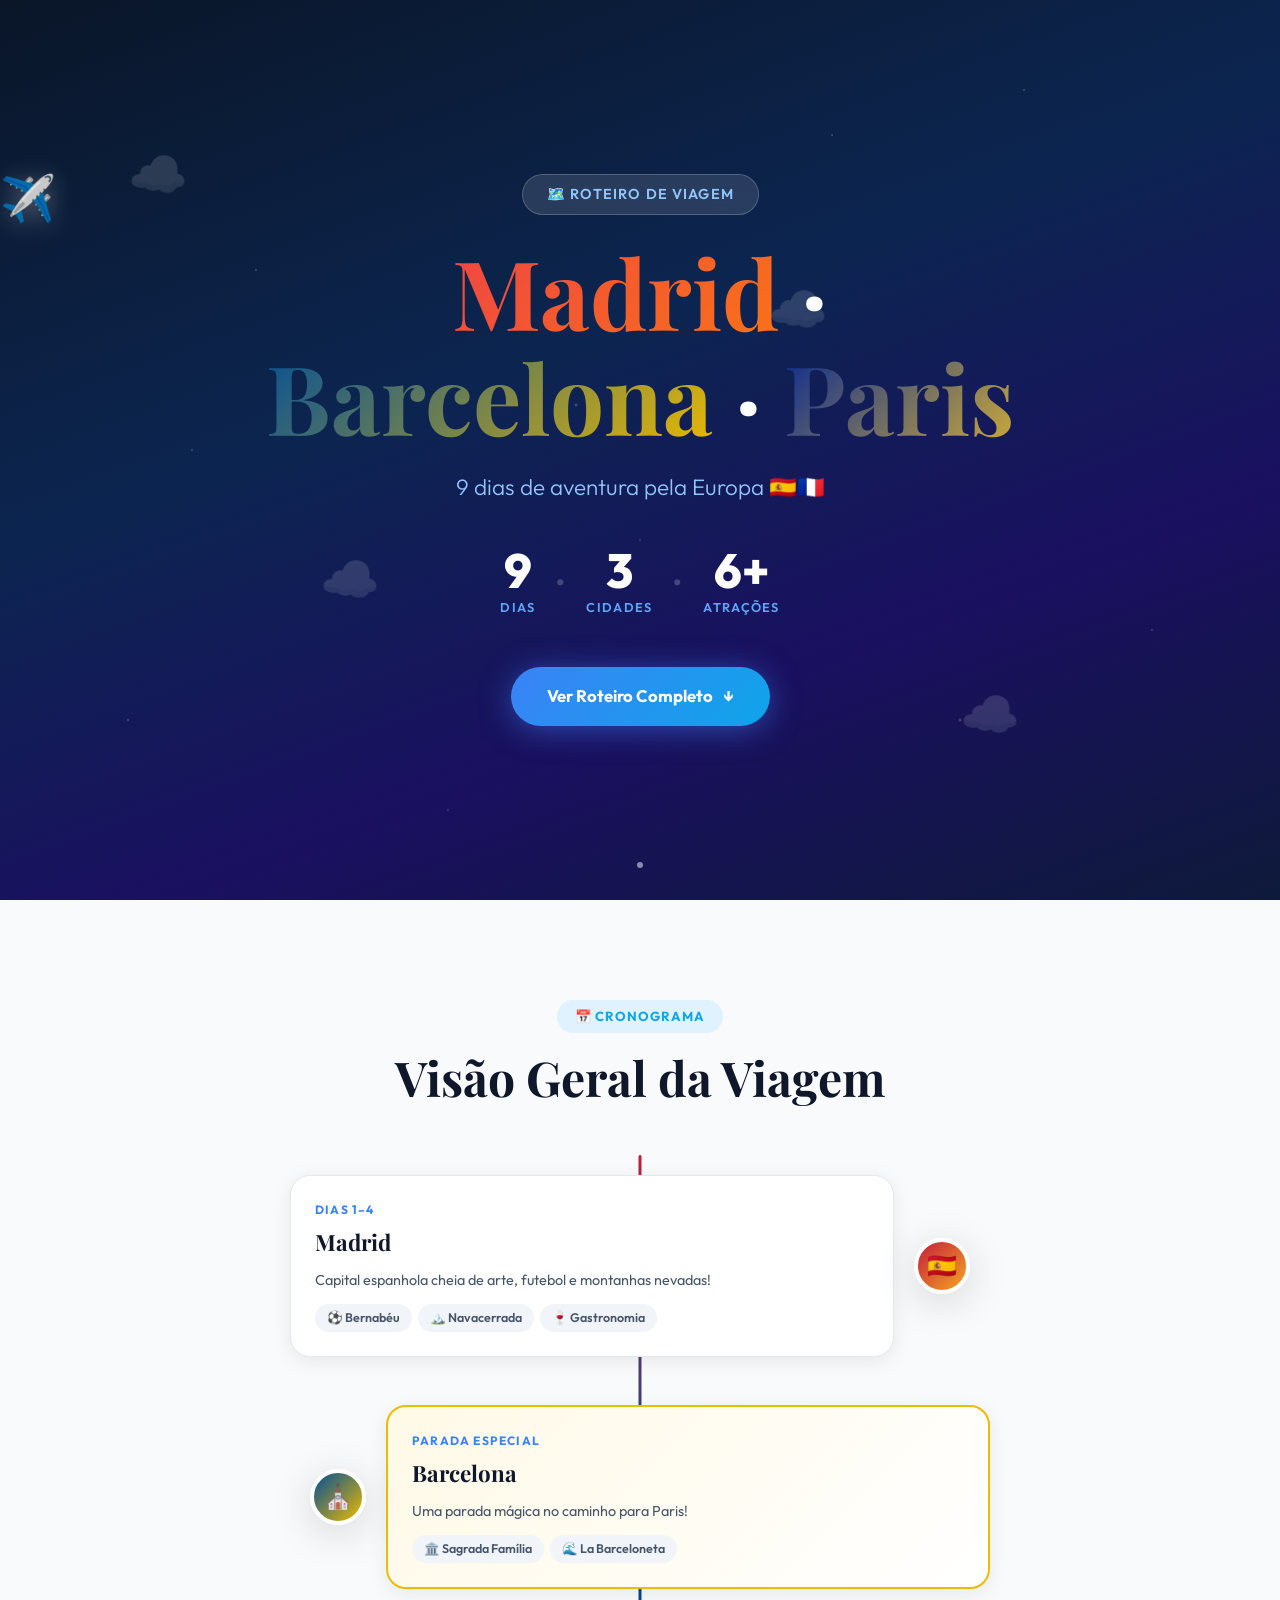
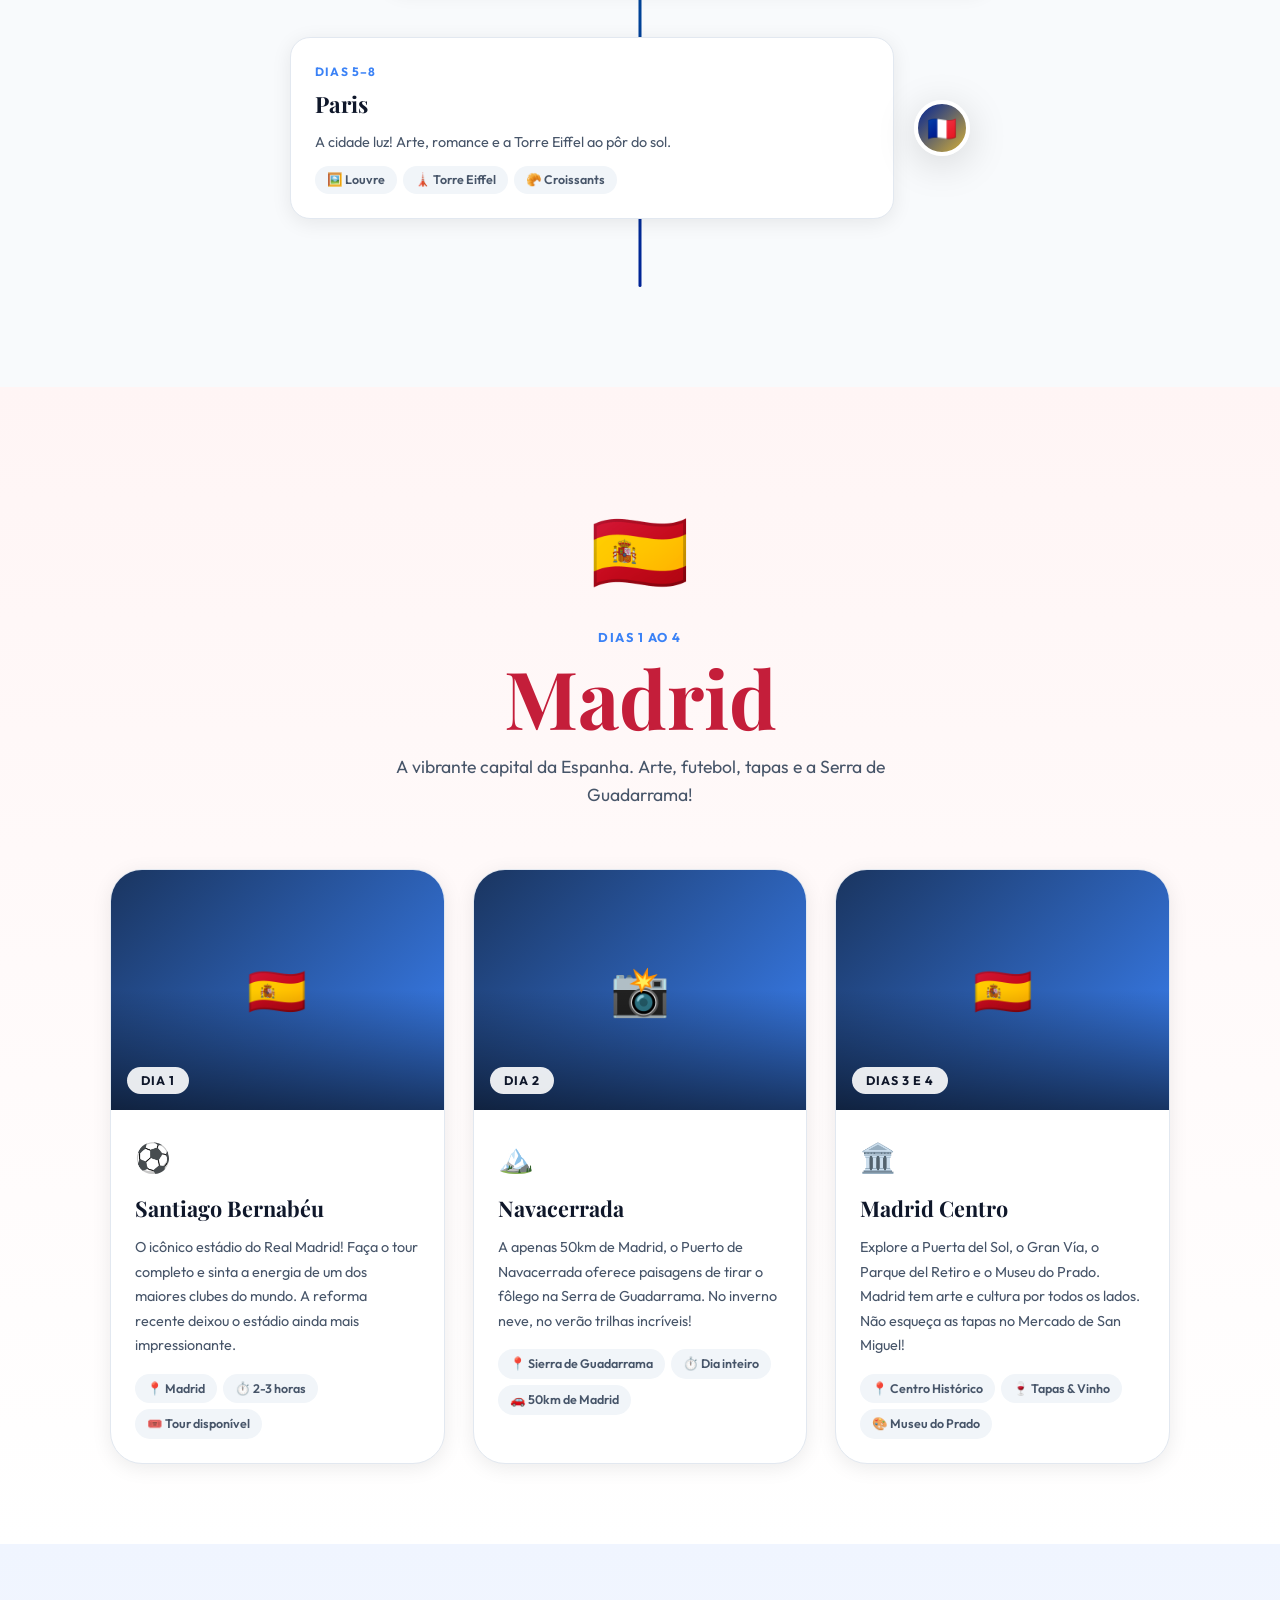
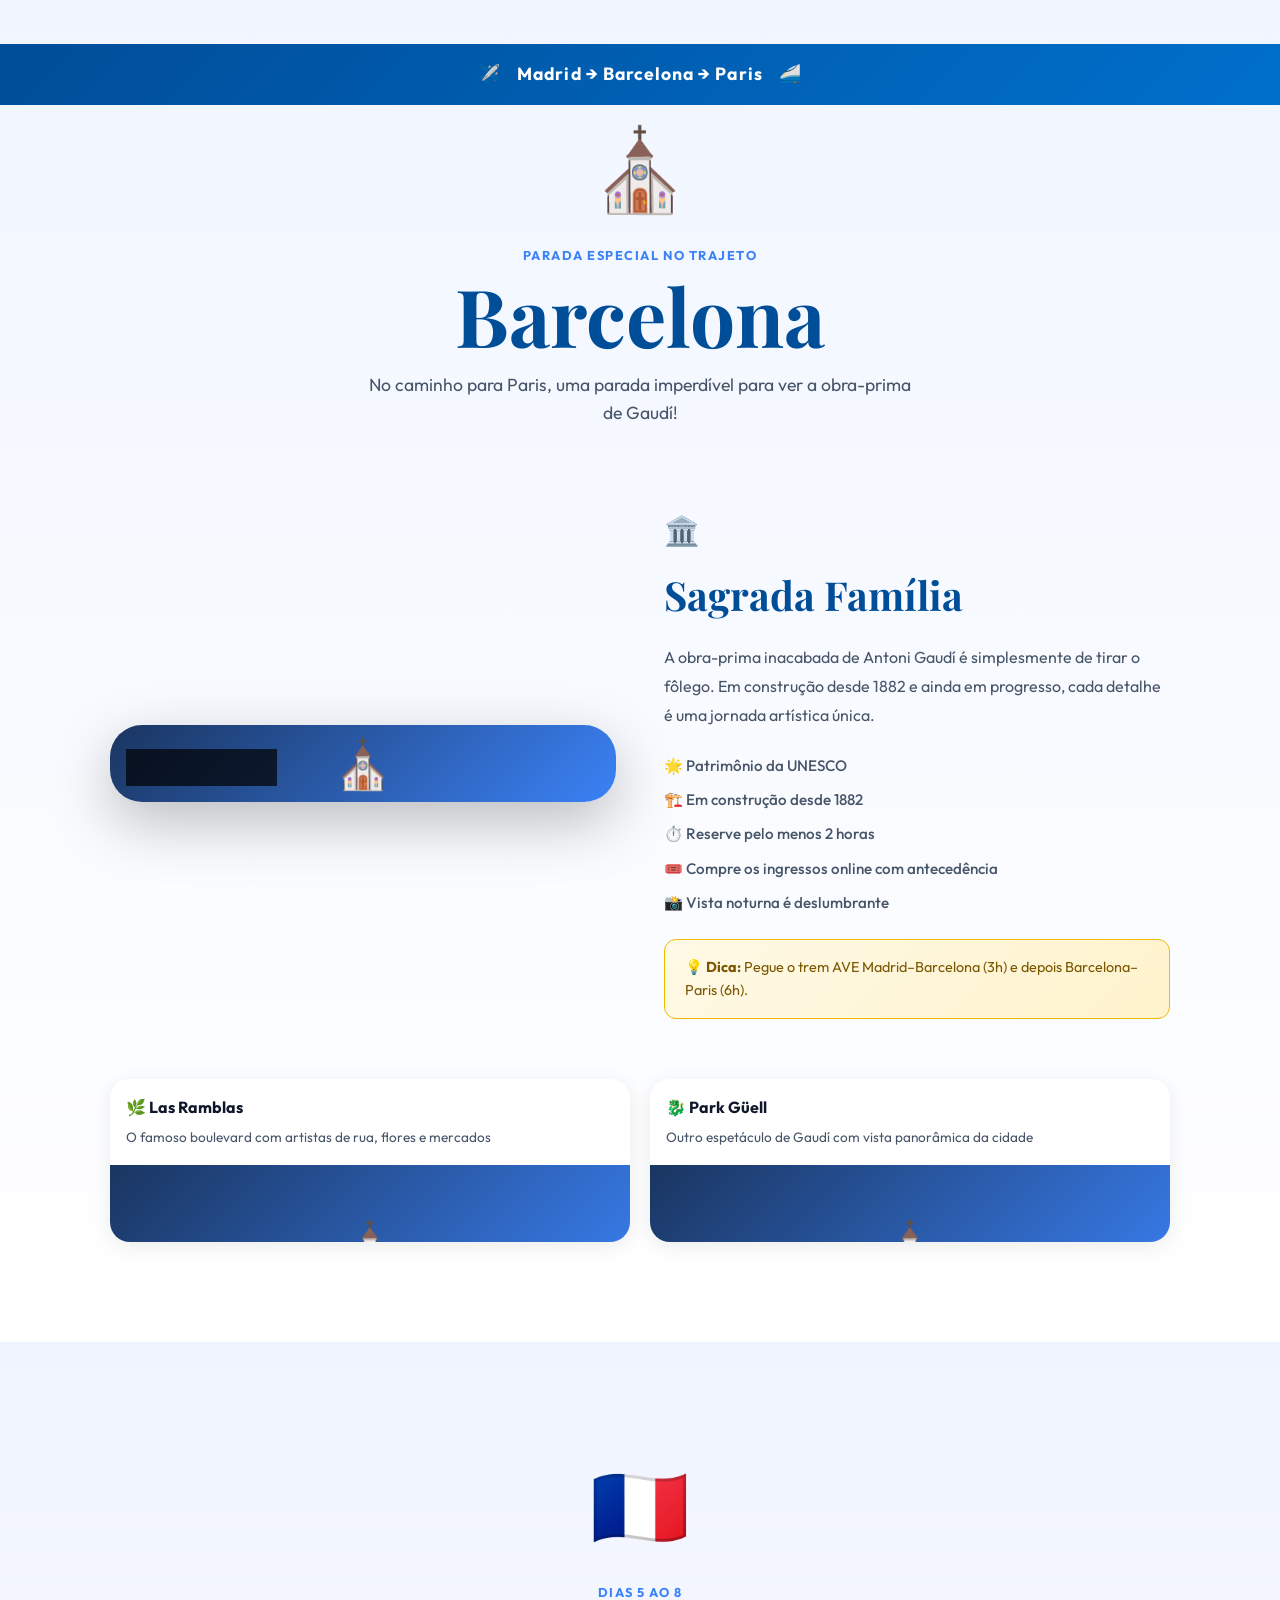
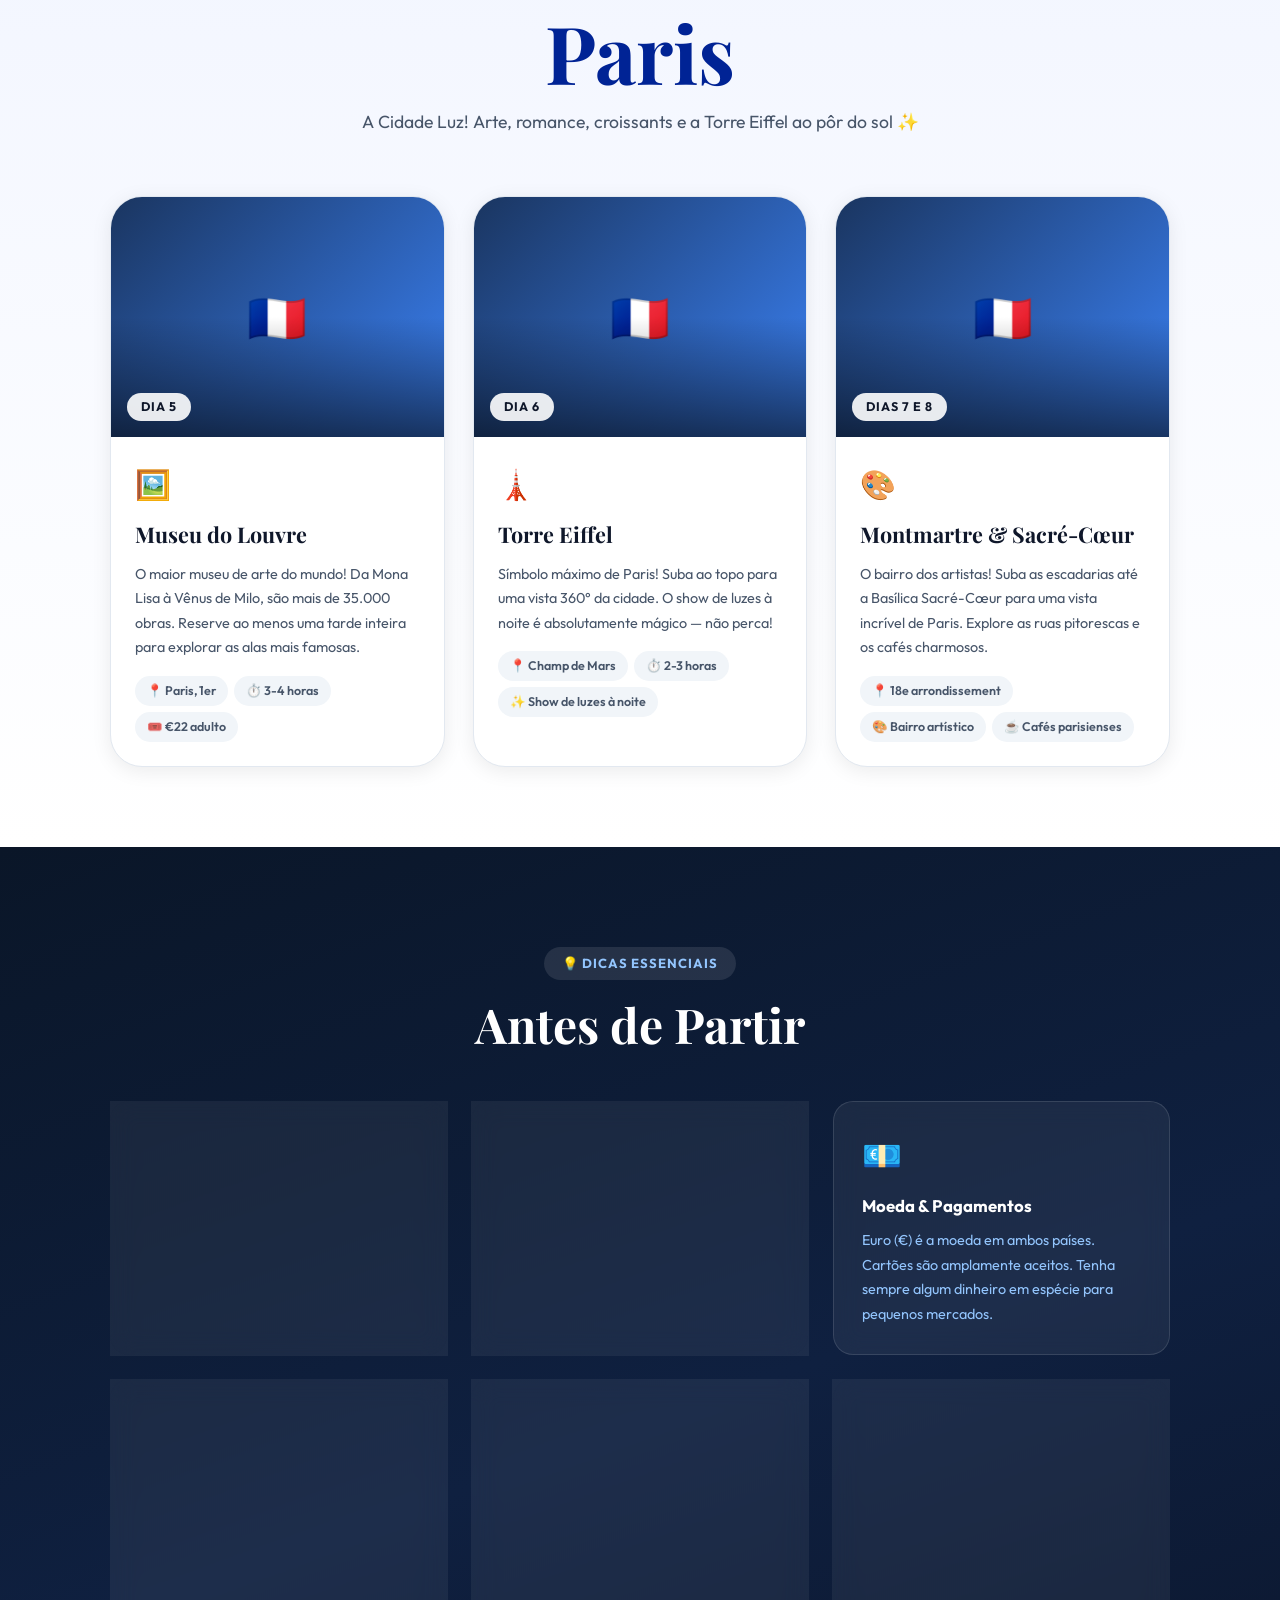
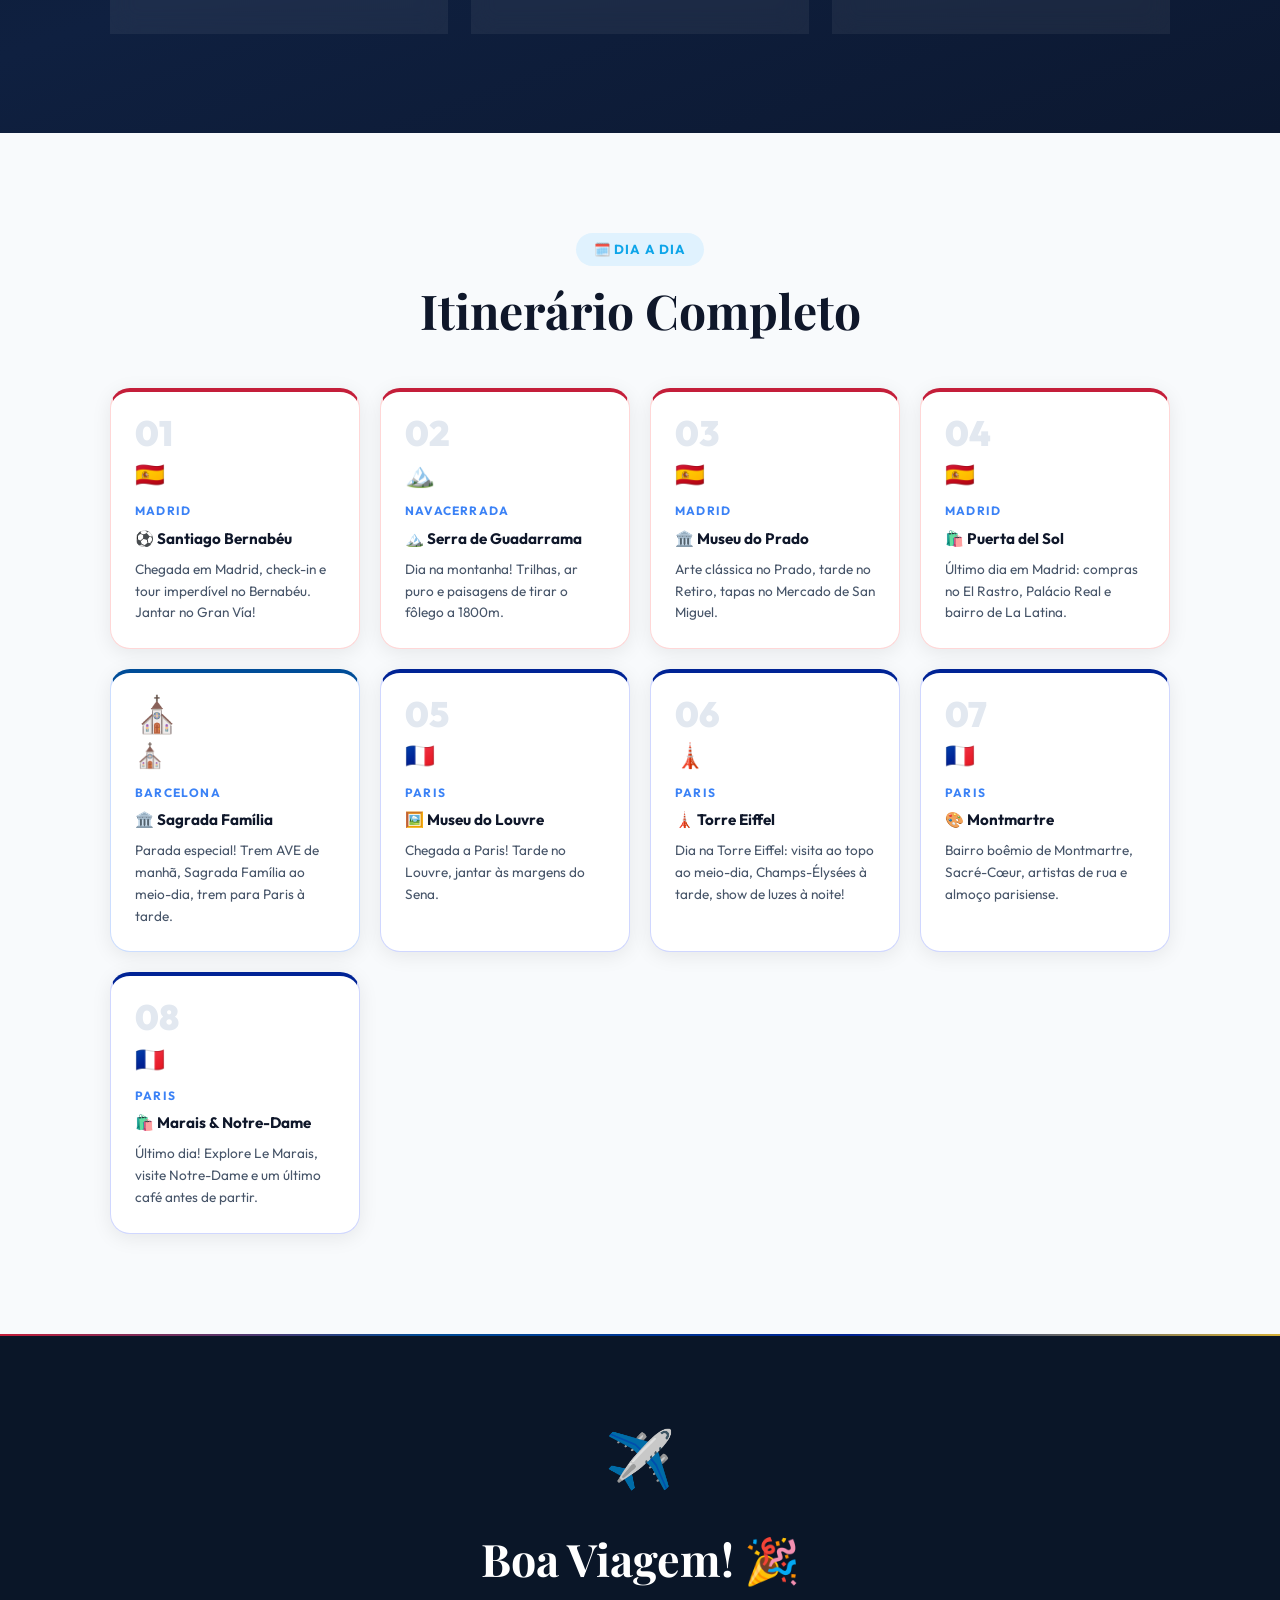
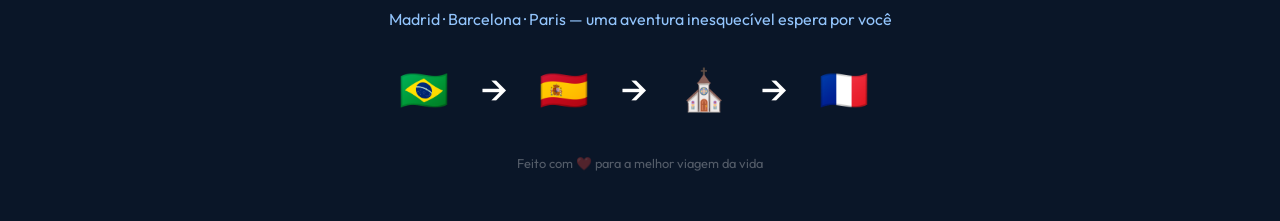
==== index.html @ 31bb68c6 "first commit" ====
<!DOCTYPE html>
<html lang="pt-BR">
<head>
  <meta charset="UTF-8" />
  <meta name="viewport" content="width=device-width, initial-scale=1.0" />
  <title>✈️ Roteiro de Viagem — Madrid · Barcelona · Paris</title>
  <meta name="description" content="Roteiro épico de viagem: 4 dias em Madrid, parada em Barcelona na Sagrada Família e 4 dias inesquecíveis em Paris!" />
  <link rel="preconnect" href="https://fonts.googleapis.com" />
  <link rel="preconnect" href="https://fonts.gstatic.com" crossorigin />
  <link href="https://fonts.googleapis.com/css2?family=Outfit:wght@300;400;600;700;800;900&family=Playfair+Display:ital,wght@0,700;1,700&display=swap" rel="stylesheet" />
  <link rel="stylesheet" href="style.css" />
</head>
<body>

  <!-- ✈️ HERO -->
  <section class="hero" id="hero">
    <div class="hero-bg">
      <div class="cloud cloud-1">☁️</div>
      <div class="cloud cloud-2">☁️</div>
      <div class="cloud cloud-3">☁️</div>
      <div class="cloud cloud-4">☁️</div>
    </div>
    <div class="plane-track">
      <div class="plane" id="plane">✈️</div>
    </div>
    <div class="hero-content">
      <div class="hero-badge animate-pop">🗺️ Roteiro de Viagem</div>
      <h1 class="hero-title animate-up">
        <span class="gradient-text">Madrid</span> ·
        <span class="gradient-text-2">Barcelona</span> ·
        <span class="gradient-text-3">Paris</span>
      </h1>
      <p class="hero-subtitle animate-up delay-1">9 dias de aventura pela Europa 🇪🇸🇫🇷</p>
      <div class="hero-stats animate-up delay-2">
        <div class="stat">
          <span class="stat-num">9</span>
          <span class="stat-label">Dias</span>
        </div>
        <div class="stat-divider">•</div>
        <div class="stat">
          <span class="stat-num">3</span>
          <span class="stat-label">Cidades</span>
        </div>
        <div class="stat-divider">•</div>
        <div class="stat">
          <span class="stat-num">6+</span>
          <span class="stat-label">Atrações</span>
        </div>
      </div>
      <a href="#roteiro" class="hero-btn animate-up delay-3">
        Ver Roteiro Completo
        <span class="btn-arrow">↓</span>
      </a>
    </div>
    <div class="scroll-indicator">
      <div class="scroll-dot"></div>
    </div>
  </section>

  <!-- 🗺️ VISÃO GERAL DO ROTEIRO -->
  <section class="overview" id="roteiro">
    <div class="container">
      <div class="section-tag">📅 Cronograma</div>
      <h2 class="section-title">Visão Geral da Viagem</h2>
      <div class="timeline">
        <div class="timeline-line"></div>

        <div class="timeline-item animate-left" data-city="madrid">
          <div class="timeline-dot madrid-dot">🇪🇸</div>
          <div class="timeline-card">
            <div class="timeline-days">Dias 1–4</div>
            <h3>Madrid</h3>
            <p>Capital espanhola cheia de arte, futebol e montanhas nevadas!</p>
            <div class="timeline-tags">
              <span>⚽ Bernabéu</span>
              <span>🏔️ Navacerrada</span>
              <span>🍷 Gastronomia</span>
            </div>
          </div>
        </div>

        <div class="timeline-item animate-right" data-city="barcelona">
          <div class="timeline-dot barcelona-dot">⛪</div>
          <div class="timeline-card highlight-card">
            <div class="timeline-days">Parada Especial</div>
            <h3>Barcelona</h3>
            <p>Uma parada mágica no caminho para Paris!</p>
            <div class="timeline-tags">
              <span>🏛️ Sagrada Família</span>
              <span>🌊 La Barceloneta</span>
            </div>
          </div>
        </div>

        <div class="timeline-item animate-left" data-city="paris">
          <div class="timeline-dot paris-dot">🇫🇷</div>
          <div class="timeline-card">
            <div class="timeline-days">Dias 5–8</div>
            <h3>Paris</h3>
            <p>A cidade luz! Arte, romance e a Torre Eiffel ao pôr do sol.</p>
            <div class="timeline-tags">
              <span>🖼️ Louvre</span>
              <span>🗼 Torre Eiffel</span>
              <span>🥐 Croissants</span>
            </div>
          </div>
        </div>

      </div>
    </div>
  </section>

  <!-- 🇪🇸 MADRID -->
  <section class="city-section madrid-section" id="madrid">
    <div class="city-header">
      <div class="city-flag">🇪🇸</div>
      <div class="city-label">Dias 1 ao 4</div>
      <h2 class="city-name">Madrid</h2>
      <p class="city-desc">A vibrante capital da Espanha. Arte, futebol, tapas e a Serra de Guadarrama!</p>
    </div>

    <div class="attractions-grid container">

      <!-- Bernabéu -->
      <div class="attraction-card animate-up" id="bernabeu-card">
        <div class="card-img-wrap">
          <img
            src="https://images.unsplash.com/photo-1636033468819-a1f6bee74e0a?w=800&q=80"
            alt="Estádio Santiago Bernabéu em Madrid"
            class="card-img"
            loading="lazy"
            onerror="this.src='https://images.unsplash.com/photo-1589487391730-58f20eb2c308?w=800&q=80'"
          />
          <div class="card-overlay">
            <span class="card-day">Dia 1</span>
          </div>
        </div>
        <div class="card-body">
          <div class="card-icon">⚽</div>
          <h3>Santiago Bernabéu</h3>
          <p>O icônico estádio do Real Madrid! Faça o tour completo e sinta a energia de um dos maiores clubes do mundo. A reforma recente deixou o estádio ainda mais impressionante.</p>
          <div class="card-meta">
            <span class="meta-item">📍 Madrid</span>
            <span class="meta-item">⏱️ 2-3 horas</span>
            <span class="meta-item">🎟️ Tour disponível</span>
          </div>
        </div>
      </div>

      <!-- Navacerrada -->
      <div class="attraction-card animate-up delay-1" id="navacerrada-card">
        <div class="card-img-wrap">
          <img
            src="https://images.unsplash.com/photo-1508739773434-c26b3d09e071?w=800&q=80"
            alt="Serra de Navacerrada com neve"
            class="card-img"
            loading="lazy"
          />
          <div class="card-overlay">
            <span class="card-day">Dia 2</span>
          </div>
        </div>
        <div class="card-body">
          <div class="card-icon">🏔️</div>
          <h3>Navacerrada</h3>
          <p>A apenas 50km de Madrid, o Puerto de Navacerrada oferece paisagens de tirar o fôlego na Serra de Guadarrama. No inverno neve, no verão trilhas incríveis!</p>
          <div class="card-meta">
            <span class="meta-item">📍 Sierra de Guadarrama</span>
            <span class="meta-item">⏱️ Dia inteiro</span>
            <span class="meta-item">🚗 50km de Madrid</span>
          </div>
        </div>
      </div>

      <!-- Madrid Centro -->
      <div class="attraction-card animate-up delay-2" id="madrid-centro-card">
        <div class="card-img-wrap">
          <img
            src="https://images.unsplash.com/photo-1539037116277-4db20889f2d4?w=800&q=80"
            alt="Puerta del Sol em Madrid"
            class="card-img"
            loading="lazy"
          />
          <div class="card-overlay">
            <span class="card-day">Dias 3 e 4</span>
          </div>
        </div>
        <div class="card-body">
          <div class="card-icon">🏛️</div>
          <h3>Madrid Centro</h3>
          <p>Explore a Puerta del Sol, o Gran Vía, o Parque del Retiro e o Museu do Prado. Madrid tem arte e cultura por todos os lados. Não esqueça as tapas no Mercado de San Miguel!</p>
          <div class="card-meta">
            <span class="meta-item">📍 Centro Histórico</span>
            <span class="meta-item">🍷 Tapas & Vinho</span>
            <span class="meta-item">🎨 Museu do Prado</span>
          </div>
        </div>
      </div>

    </div>
  </section>

  <!-- ⛪ BARCELONA (parada) -->
  <section class="city-section barcelona-section" id="barcelona">
    <div class="transit-banner">
      <span>✈️</span>
      <span>Madrid → Barcelona → Paris</span>
      <span>🚄</span>
    </div>
    <div class="city-header">
      <div class="city-flag">⛪</div>
      <div class="city-label">Parada Especial no Trajeto</div>
      <h2 class="city-name">Barcelona</h2>
      <p class="city-desc">No caminho para Paris, uma parada imperdível para ver a obra-prima de Gaudí!</p>
    </div>

    <div class="barcelona-feature container">
      <div class="barcelona-img-wrap animate-left">
        <img
          src="https://images.unsplash.com/photo-1583422409516-2895a77efded?w=900&q=80"
          alt="Sagrada Família em Barcelona"
          class="barcelona-img"
          loading="lazy"
        />
        <div class="img-badge">📸 Sagrada Família</div>
      </div>
      <div class="barcelona-text animate-right">
        <div class="card-icon">🏛️</div>
        <h3>Sagrada Família</h3>
        <p>A obra-prima inacabada de Antoni Gaudí é simplesmente de tirar o fôlego. Em construção desde 1882 e ainda em progresso, cada detalhe é uma jornada artística única.</p>
        <ul class="feature-list">
          <li>🌟 Patrimônio da UNESCO</li>
          <li>🏗️ Em construção desde 1882</li>
          <li>⏱️ Reserve pelo menos 2 horas</li>
          <li>🎟️ Compre os ingressos online com antecedência</li>
          <li>📸 Vista noturna é deslumbrante</li>
        </ul>
        <div class="barcelona-tip">
          💡 <strong>Dica:</strong> Pegue o trem AVE Madrid–Barcelona (3h) e depois Barcelona–Paris (6h).
        </div>
      </div>
    </div>

    <div class="extra-barca container">
      <div class="extra-card animate-up">
        <img src="https://images.unsplash.com/photo-1562699289-8cd1dcdbded3?w=600&q=80" alt="Las Ramblas Barcelona" loading="lazy" />
        <div class="extra-info">
          <h4>🌿 Las Ramblas</h4>
          <p>O famoso boulevard com artistas de rua, flores e mercados</p>
        </div>
      </div>
      <div class="extra-card animate-up delay-1">
        <img src="https://images.unsplash.com/photo-1523531294919-4bcd7c65e216?w=600&q=80" alt="Park Güell Barcelona" loading="lazy" />
        <div class="extra-info">
          <h4>🐉 Park Güell</h4>
          <p>Outro espetáculo de Gaudí com vista panorâmica da cidade</p>
        </div>
      </div>
    </div>
  </section>

  <!-- 🇫🇷 PARIS -->
  <section class="city-section paris-section" id="paris">
    <div class="city-header">
      <div class="city-flag">🇫🇷</div>
      <div class="city-label">Dias 5 ao 8</div>
      <h2 class="city-name">Paris</h2>
      <p class="city-desc">A Cidade Luz! Arte, romance, croissants e a Torre Eiffel ao pôr do sol ✨</p>
    </div>

    <div class="attractions-grid container">

      <!-- Louvre -->
      <div class="attraction-card animate-up" id="louvre-card">
        <div class="card-img-wrap">
          <img
            src="https://images.unsplash.com/photo-1499856871958-5b9627545d1a?w=800&q=80"
            alt="Museu do Louvre em Paris"
            class="card-img"
            loading="lazy"
          />
          <div class="card-overlay">
            <span class="card-day">Dia 5</span>
          </div>
        </div>
        <div class="card-body">
          <div class="card-icon">🖼️</div>
          <h3>Museu do Louvre</h3>
          <p>O maior museu de arte do mundo! Da Mona Lisa à Vênus de Milo, são mais de 35.000 obras. Reserve ao menos uma tarde inteira para explorar as alas mais famosas.</p>
          <div class="card-meta">
            <span class="meta-item">📍 Paris, 1er</span>
            <span class="meta-item">⏱️ 3-4 horas</span>
            <span class="meta-item">🎟️ €22 adulto</span>
          </div>
        </div>
      </div>

      <!-- Torre Eiffel -->
      <div class="attraction-card animate-up delay-1" id="eiffel-card">
        <div class="card-img-wrap">
          <img
            src="https://images.unsplash.com/photo-1511739001486-6bfe10ce785f?w=800&q=80"
            alt="Torre Eiffel em Paris"
            class="card-img"
            loading="lazy"
          />
          <div class="card-overlay">
            <span class="card-day">Dia 6</span>
          </div>
        </div>
        <div class="card-body">
          <div class="card-icon">🗼</div>
          <h3>Torre Eiffel</h3>
          <p>Símbolo máximo de Paris! Suba ao topo para uma vista 360° da cidade. O show de luzes à noite é absolutamente mágico — não perca!</p>
          <div class="card-meta">
            <span class="meta-item">📍 Champ de Mars</span>
            <span class="meta-item">⏱️ 2-3 horas</span>
            <span class="meta-item">✨ Show de luzes à noite</span>
          </div>
        </div>
      </div>

      <!-- Montmartre -->
      <div class="attraction-card animate-up delay-2" id="montmartre-card">
        <div class="card-img-wrap">
          <img
            src="https://images.unsplash.com/photo-1550340499-a6c60fc8287c?w=800&q=80"
            alt="Sacré-Cœur em Montmartre Paris"
            class="card-img"
            loading="lazy"
          />
          <div class="card-overlay">
            <span class="card-day">Dias 7 e 8</span>
          </div>
        </div>
        <div class="card-body">
          <div class="card-icon">🎨</div>
          <h3>Montmartre & Sacré-Cœur</h3>
          <p>O bairro dos artistas! Suba as escadarias até a Basílica Sacré-Cœur para uma vista incrível de Paris. Explore as ruas pitorescas e os cafés charmosos.</p>
          <div class="card-meta">
            <span class="meta-item">📍 18e arrondissement</span>
            <span class="meta-item">🎨 Bairro artístico</span>
            <span class="meta-item">☕ Cafés parisienses</span>
          </div>
        </div>
      </div>

    </div>
  </section>

  <!-- 📋 RESUMO / DICAS -->
  <section class="tips-section" id="dicas">
    <div class="container">
      <div class="section-tag">💡 Dicas Essenciais</div>
      <h2 class="section-title">Antes de Partir</h2>
      <div class="tips-grid">
        <div class="tip-card animate-up">
          <div class="tip-icon">🛂</div>
          <h4>Documentos</h4>
          <p>Passaporte válido é obrigatório. Brasileiros não precisam de visto para visitar Espanha e França (Zona Schengen, até 90 dias).</p>
        </div>
        <div class="tip-card animate-up delay-1">
          <div class="tip-icon">🚄</div>
          <h4>Transporte</h4>
          <p>Trem AVE é a melhor opção! Madrid–Barcelona (3h) e Barcelona–Paris (6h via trem). Reserve com antecedência no Renfe e Ouigo.</p>
        </div>
        <div class="tip-card animate-up delay-2">
          <div class="tip-icon">💶</div>
          <h4>Moeda & Pagamentos</h4>
          <p>Euro (€) é a moeda em ambos países. Cartões são amplamente aceitos. Tenha sempre algum dinheiro em espécie para pequenos mercados.</p>
        </div>
        <div class="tip-card animate-up delay-3">
          <div class="tip-icon">📱</div>
          <h4>Conectividade</h4>
          <p>Chip europeu (ex: Airalo eSIM) funciona em toda a zona Schengen. Google Maps funciona offline — baixe os mapas antes!</p>
        </div>
        <div class="tip-card animate-up">
          <div class="tip-icon">🎟️</div>
          <h4>Reservas</h4>
          <p>Compre ingressos online com antecedência para Louvre, Sagrada Família e Bernabéu. Evite filas imensas!</p>
        </div>
        <div class="tip-card animate-up delay-1">
          <div class="tip-icon">🌡️</div>
          <h4>Clima</h4>
          <p>Madrid e Barcelona têm clima mediterrâneo. Paris pode ser mais fria. Leve camadas e um casaco para Navacerrada!</p>
        </div>
      </div>
    </div>
  </section>

  <!-- 🗓️ ITINERÁRIO DIA A DIA -->
  <section class="itinerary-section" id="itinerario">
    <div class="container">
      <div class="section-tag">🗓️ Dia a Dia</div>
      <h2 class="section-title">Itinerário Completo</h2>
      <div class="days-grid">

        <div class="day-card madrid-theme animate-up">
          <div class="day-num">01</div>
          <div class="day-flag">🇪🇸</div>
          <div class="day-city">Madrid</div>
          <div class="day-highlight">⚽ Santiago Bernabéu</div>
          <p>Chegada em Madrid, check-in e tour imperdível no Bernabéu. Jantar no Gran Vía!</p>
        </div>

        <div class="day-card madrid-theme animate-up delay-1">
          <div class="day-num">02</div>
          <div class="day-flag">🏔️</div>
          <div class="day-city">Navacerrada</div>
          <div class="day-highlight">🏔️ Serra de Guadarrama</div>
          <p>Dia na montanha! Trilhas, ar puro e paisagens de tirar o fôlego a 1800m.</p>
        </div>

        <div class="day-card madrid-theme animate-up delay-2">
          <div class="day-num">03</div>
          <div class="day-flag">🇪🇸</div>
          <div class="day-city">Madrid</div>
          <div class="day-highlight">🏛️ Museu do Prado</div>
          <p>Arte clássica no Prado, tarde no Retiro, tapas no Mercado de San Miguel.</p>
        </div>

        <div class="day-card madrid-theme animate-up">
          <div class="day-num">04</div>
          <div class="day-flag">🇪🇸</div>
          <div class="day-city">Madrid</div>
          <div class="day-highlight">🛍️ Puerta del Sol</div>
          <p>Último dia em Madrid: compras no El Rastro, Palácio Real e bairro de La Latina.</p>
        </div>

        <div class="day-card barcelona-theme animate-up delay-1">
          <div class="day-num">⛪</div>
          <div class="day-flag">⛪</div>
          <div class="day-city">Barcelona</div>
          <div class="day-highlight">🏛️ Sagrada Família</div>
          <p>Parada especial! Trem AVE de manhã, Sagrada Família ao meio-dia, trem para Paris à tarde.</p>
        </div>

        <div class="day-card paris-theme animate-up delay-2">
          <div class="day-num">05</div>
          <div class="day-flag">🇫🇷</div>
          <div class="day-city">Paris</div>
          <div class="day-highlight">🖼️ Museu do Louvre</div>
          <p>Chegada a Paris! Tarde no Louvre, jantar às margens do Sena.</p>
        </div>

        <div class="day-card paris-theme animate-up">
          <div class="day-num">06</div>
          <div class="day-flag">🗼</div>
          <div class="day-city">Paris</div>
          <div class="day-highlight">🗼 Torre Eiffel</div>
          <p>Dia na Torre Eiffel: visita ao topo ao meio-dia, Champs-Élysées à tarde, show de luzes à noite!</p>
        </div>

        <div class="day-card paris-theme animate-up delay-1">
          <div class="day-num">07</div>
          <div class="day-flag">🇫🇷</div>
          <div class="day-city">Paris</div>
          <div class="day-highlight">🎨 Montmartre</div>
          <p>Bairro boêmio de Montmartre, Sacré-Cœur, artistas de rua e almoço parisiense.</p>
        </div>

        <div class="day-card paris-theme animate-up delay-2">
          <div class="day-num">08</div>
          <div class="day-flag">🇫🇷</div>
          <div class="day-city">Paris</div>
          <div class="day-highlight">🛍️ Marais & Notre-Dame</div>
          <p>Último dia! Explore Le Marais, visite Notre-Dame e um último café antes de partir.</p>
        </div>

      </div>
    </div>
  </section>

  <!-- FOOTER -->
  <footer class="footer">
    <div class="footer-plane">✈️</div>
    <h3>Boa Viagem! 🎉</h3>
    <p>Madrid · Barcelona · Paris — uma aventura inesquecível espera por você</p>
    <div class="footer-flags">🇧🇷 → 🇪🇸 → ⛪ → 🇫🇷</div>
    <p class="footer-small">Feito com ❤️ para a melhor viagem da vida</p>
  </footer>

  <script src="script.js"></script>
</body>
</html>
---- style.css ----
/* =====================================================
   ROTEIRO DE VIAGEM — MADRID · BARCELONA · PARIS
   CSS Global
   ===================================================== */

/* ─── RESET & BASE ─── */
*, *::before, *::after { box-sizing: border-box; margin: 0; padding: 0; }

:root {
  --blue-900: #0a1628;
  --blue-800: #0f2040;
  --blue-700: #1a3560;
  --blue-600: #1d4ed8;
  --blue-500: #3b82f6;
  --blue-400: #60a5fa;
  --blue-300: #93c5fd;
  --sky:       #0ea5e9;
  --sky-light: #e0f2fe;

  --madrid-red:    #c41e3a;
  --madrid-gold:   #f5a623;
  --barcelona-blue: #004d98;
  --barcelona-gold: #edbb00;
  --paris-navy:    #002395;
  --paris-red:     #ed2939;
  --paris-gold:    #d4af37;

  --white:   #ffffff;
  --gray-50: #f8fafc;
  --gray-100:#f1f5f9;
  --gray-200:#e2e8f0;
  --gray-600:#475569;
  --gray-900:#0f172a;

  --font-body:    'Outfit', sans-serif;
  --font-display: 'Playfair Display', serif;

  --radius-sm: 12px;
  --radius-md: 20px;
  --radius-lg: 32px;
  --shadow-sm: 0 4px 20px rgba(0,0,0,.08);
  --shadow-md: 0 8px 40px rgba(0,0,0,.15);
  --shadow-lg: 0 20px 60px rgba(0,0,0,.25);
}

html { scroll-behavior: smooth; }

body {
  font-family: var(--font-body);
  background: var(--white);
  color: var(--gray-900);
  overflow-x: hidden;
  line-height: 1.6;
}

img { display: block; max-width: 100%; }
a  { text-decoration: none; color: inherit; }

/* ─── UTILITIES ─── */
.container { max-width: 1100px; margin: 0 auto; padding: 0 20px; }

.gradient-text  { background: linear-gradient(135deg, #ef4444, #f97316); -webkit-background-clip: text; -webkit-text-fill-color: transparent; background-clip: text; }
.gradient-text-2{ background: linear-gradient(135deg, #004d98, #edbb00); -webkit-background-clip: text; -webkit-text-fill-color: transparent; background-clip: text; }
.gradient-text-3{ background: linear-gradient(135deg, #002395, #d4af37); -webkit-background-clip: text; -webkit-text-fill-color: transparent; background-clip: text; }

/* ─── ANIMATIONS ─── */
@keyframes float {
  0%, 100% { transform: translateY(0); }
  50%       { transform: translateY(-12px); }
}
@keyframes planeAcross {
  0%   { left: -60px; opacity: 0; }
  5%   { opacity: 1; }
  95%  { opacity: 1; }
  100% { left: calc(100% + 60px); opacity: 0; }
}
@keyframes cloudDrift {
  0%   { transform: translateX(0); }
  100% { transform: translateX(120px); }
}
@keyframes popIn {
  0%   { transform: scale(0.5); opacity: 0; }
  70%  { transform: scale(1.08); }
  100% { transform: scale(1);   opacity: 1; }
}
@keyframes fadeUp {
  from { transform: translateY(40px); opacity: 0; }
  to   { transform: translateY(0);    opacity: 1; }
}
@keyframes pulse-dot {
  0%, 100% { transform: scaleY(1); opacity: 1; }
  50%       { transform: scaleY(1.6); opacity: .4; }
}
@keyframes shimmer {
  0%   { background-position: -200% center; }
  100% { background-position: 200% center; }
}
@keyframes scrollBounce {
  0%,100% { transform: translateX(-50%) translateY(0); }
  50%      { transform: translateX(-50%) translateY(8px); }
}

/* ─── ANIMATE CLASSES ─── */
.animate-pop  { animation: popIn .7s cubic-bezier(.34,1.56,.64,1) both; }
.animate-up   { opacity: 0; transform: translateY(40px); transition: opacity .7s ease, transform .7s ease; }
.animate-left { opacity: 0; transform: translateX(-50px); transition: opacity .7s ease, transform .7s ease; }
.animate-right{ opacity: 0; transform: translateX(50px);  transition: opacity .7s ease, transform .7s ease; }

.animate-up.visible, .animate-left.visible, .animate-right.visible {
  opacity: 1; transform: translate(0);
}
.delay-1 { transition-delay: .15s; }
.delay-2 { transition-delay: .30s; }
.delay-3 { transition-delay: .45s; }

/* ─── HERO ─── */
.hero {
  min-height: 100vh;
  background: linear-gradient(160deg, var(--blue-900) 0%, #0c2550 40%, #1a1060 70%, #0e1a3a 100%);
  position: relative;
  display: flex; align-items: center; justify-content: center;
  overflow: hidden;
  padding: 80px 20px;
}

/* Stars background */
.hero::before {
  content: '';
  position: absolute; inset: 0;
  background-image:
    radial-gradient(1px 1px at 20% 30%, rgba(255,255,255,.6) 0%, transparent 100%),
    radial-gradient(1px 1px at 80% 10%, rgba(255,255,255,.5) 0%, transparent 100%),
    radial-gradient(1px 1px at 50% 60%, rgba(255,255,255,.4) 0%, transparent 100%),
    radial-gradient(1px 1px at 10% 80%, rgba(255,255,255,.6) 0%, transparent 100%),
    radial-gradient(1px 1px at 90% 70%, rgba(255,255,255,.5) 0%, transparent 100%),
    radial-gradient(1px 1px at 35% 90%, rgba(255,255,255,.4) 0%, transparent 100%),
    radial-gradient(1px 1px at 65% 15%, rgba(255,255,255,.6) 0%, transparent 100%),
    radial-gradient(2px 2px at 45% 45%, rgba(255,255,255,.3) 0%, transparent 100%),
    radial-gradient(2px 2px at 75% 80%, rgba(255,255,255,.3) 0%, transparent 100%),
    radial-gradient(1px 1px at 15% 50%, rgba(255,255,255,.5) 0%, transparent 100%);
  background-size: cover;
  pointer-events: none;
  z-index: 0;
}

.hero-bg {
  position: absolute; inset: 0; z-index: 1;
  pointer-events: none;
}

.cloud {
  position: absolute;
  font-size: clamp(1.5rem, 4vw, 3rem);
  opacity: .15;
  animation: cloudDrift linear infinite;
}
.cloud-1 { top: 15%; left: 10%; animation-duration: 18s; }
.cloud-2 { top: 30%; left: 60%; animation-duration: 24s; animation-delay: -6s; }
.cloud-3 { top: 60%; left: 25%; animation-duration: 20s; animation-delay: -10s; }
.cloud-4 { top: 75%; left: 75%; animation-duration: 16s; animation-delay: -3s; }

.plane-track {
  position: absolute;
  top: 18%;
  left: 0; right: 0;
  height: 50px;
  z-index: 2;
  pointer-events: none;
}
.plane {
  position: absolute;
  font-size: clamp(1.8rem, 4vw, 2.8rem);
  top: 0;
  animation: planeAcross 8s ease-in-out 1s infinite;
  filter: drop-shadow(0 4px 12px rgba(255,255,255,.3));
}

.hero-content {
  position: relative; z-index: 3;
  text-align: center;
  max-width: 800px;
}

.hero-badge {
  display: inline-block;
  background: rgba(255,255,255,.12);
  backdrop-filter: blur(12px);
  border: 1px solid rgba(255,255,255,.2);
  color: var(--blue-300);
  padding: 8px 24px;
  border-radius: 50px;
  font-size: .9rem;
  font-weight: 600;
  letter-spacing: .08em;
  text-transform: uppercase;
  margin-bottom: 24px;
  animation-delay: .1s;
}

.hero-title {
  font-family: var(--font-display);
  font-size: clamp(2.8rem, 8vw, 6rem);
  line-height: 1.1;
  color: var(--white);
  margin-bottom: 20px;
  animation: fadeUp .8s ease .3s both;
}

.hero-subtitle {
  font-size: clamp(1rem, 2.5vw, 1.4rem);
  color: var(--blue-300);
  margin-bottom: 40px;
  font-weight: 300;
  animation: fadeUp .8s ease .5s both;
}

.hero-stats {
  display: flex;
  align-items: center;
  justify-content: center;
  gap: 20px;
  margin-bottom: 48px;
  animation: fadeUp .8s ease .7s both;
}
.stat { text-align: center; }
.stat-num {
  display: block;
  font-size: clamp(2rem, 5vw, 3rem);
  font-weight: 800;
  color: var(--white);
  line-height: 1;
}
.stat-label {
  font-size: .8rem;
  font-weight: 600;
  color: var(--blue-400);
  letter-spacing: .1em;
  text-transform: uppercase;
}
.stat-divider {
  color: rgba(255,255,255,.2);
  font-size: 2rem;
}

.hero-btn {
  display: inline-flex;
  align-items: center;
  gap: 10px;
  background: linear-gradient(135deg, var(--blue-500), var(--sky));
  color: var(--white);
  padding: 16px 36px;
  border-radius: 50px;
  font-weight: 700;
  font-size: 1.05rem;
  animation: fadeUp .8s ease .9s both;
  transition: transform .3s, box-shadow .3s;
  box-shadow: 0 4px 30px rgba(59,130,246,.5);
}
.hero-btn:hover {
  transform: translateY(-4px);
  box-shadow: 0 8px 40px rgba(59,130,246,.7);
}
.btn-arrow { animation: float 1.5s ease-in-out infinite; display: inline-block; }

.scroll-indicator {
  position: absolute;
  bottom: 32px;
  left: 50%;
  transform: translateX(-50%);
  z-index: 3;
  display: flex; gap: 4px; align-items: flex-end; height: 24px;
}
.scroll-dot {
  width: 6px; height: 6px;
  background: rgba(255,255,255,.5);
  border-radius: 50%;
  animation: scrollBounce 1.5s ease-in-out infinite;
}

/* ─── SECTION COMMON ─── */
.section-tag {
  display: inline-block;
  background: var(--sky-light);
  color: var(--sky);
  padding: 6px 18px;
  border-radius: 50px;
  font-size: .82rem;
  font-weight: 700;
  letter-spacing: .08em;
  text-transform: uppercase;
  margin-bottom: 16px;
}
.section-title {
  font-family: var(--font-display);
  font-size: clamp(1.8rem, 5vw, 3rem);
  line-height: 1.2;
  margin-bottom: 48px;
  color: var(--gray-900);
}

/* ─── OVERVIEW / TIMELINE ─── */
.overview {
  padding: 100px 0;
  background: var(--gray-50);
  text-align: center;
}

.timeline {
  position: relative;
  max-width: 700px;
  margin: 0 auto;
  padding: 20px 0;
}
.timeline-line {
  position: absolute;
  left: 50%;
  top: 0; bottom: 0;
  width: 3px;
  background: linear-gradient(to bottom, var(--madrid-red), var(--barcelona-blue), var(--paris-navy));
  transform: translateX(-50%);
  border-radius: 3px;
}
.timeline-item {
  display: flex;
  align-items: center;
  margin-bottom: 48px;
  position: relative;
}
.timeline-item:nth-child(even) { flex-direction: row-reverse; }

.timeline-dot {
  width: 56px; height: 56px;
  border-radius: 50%;
  display: flex; align-items: center; justify-content: center;
  font-size: 1.5rem;
  border: 4px solid var(--white);
  box-shadow: var(--shadow-md);
  flex-shrink: 0;
  position: relative; z-index: 2;
  margin: 0 20px;
  transition: transform .3s;
}
.timeline-dot:hover { transform: scale(1.15); }
.madrid-dot    { background: linear-gradient(135deg, #c41e3a, #f5a623); }
.barcelona-dot { background: linear-gradient(135deg, #004d98, #edbb00); }
.paris-dot     { background: linear-gradient(135deg, #002395, #d4af37); }

.timeline-card {
  flex: 1;
  background: var(--white);
  border-radius: var(--radius-md);
  padding: 24px;
  box-shadow: var(--shadow-sm);
  border: 1px solid var(--gray-200);
  text-align: left;
  transition: transform .3s, box-shadow .3s;
}
.timeline-card:hover {
  transform: translateY(-4px);
  box-shadow: var(--shadow-md);
}
.highlight-card {
  border: 2px solid var(--barcelona-gold);
  background: linear-gradient(135deg, #fff9e6, #fff);
}

.timeline-days {
  font-size: .75rem;
  font-weight: 700;
  letter-spacing: .1em;
  text-transform: uppercase;
  color: var(--blue-500);
  margin-bottom: 6px;
}
.timeline-card h3 {
  font-family: var(--font-display);
  font-size: 1.4rem;
  margin-bottom: 8px;
  color: var(--gray-900);
}
.timeline-card p {
  font-size: .9rem;
  color: var(--gray-600);
  margin-bottom: 12px;
}
.timeline-tags {
  display: flex; flex-wrap: wrap; gap: 6px;
}
.timeline-tags span {
  background: var(--gray-100);
  border-radius: 50px;
  padding: 4px 12px;
  font-size: .78rem;
  font-weight: 600;
  color: var(--gray-600);
}

/* ─── CITY SECTIONS ─── */
.city-section { padding: 100px 0 80px; }

.madrid-section    { background: linear-gradient(180deg, #fff5f5 0%, var(--white) 100%); }
.barcelona-section { background: linear-gradient(180deg, #f0f5ff 0%, var(--white) 100%); }
.paris-section     { background: linear-gradient(180deg, #f0f4ff 0%, var(--white) 100%); }

.city-header {
  text-align: center;
  padding: 0 20px 60px;
}
.city-flag {
  font-size: clamp(2.5rem, 8vw, 5rem);
  margin-bottom: 12px;
  animation: float 3s ease-in-out infinite;
  display: inline-block;
}
.city-label {
  font-size: .8rem;
  font-weight: 700;
  letter-spacing: .12em;
  text-transform: uppercase;
  color: var(--blue-500);
  margin-bottom: 10px;
}
.city-name {
  font-family: var(--font-display);
  font-size: clamp(2.5rem, 7vw, 5rem);
  line-height: 1;
  margin-bottom: 16px;
}
.madrid-section    .city-name { color: var(--madrid-red); }
.barcelona-section .city-name { color: var(--barcelona-blue); }
.paris-section     .city-name { color: var(--paris-navy); }

.city-desc {
  font-size: clamp(.95rem, 2vw, 1.1rem);
  color: var(--gray-600);
  max-width: 560px;
  margin: 0 auto;
}

/* ─── ATTRACTIONS GRID ─── */
.attractions-grid {
  display: grid;
  grid-template-columns: repeat(auto-fit, minmax(300px, 1fr));
  gap: 28px;
}

.attraction-card {
  background: var(--white);
  border-radius: var(--radius-lg);
  overflow: hidden;
  box-shadow: var(--shadow-sm);
  border: 1px solid var(--gray-200);
  transition: transform .4s cubic-bezier(.34,1.2,.64,1), box-shadow .4s;
}
.attraction-card:hover {
  transform: translateY(-10px) scale(1.01);
  box-shadow: var(--shadow-lg);
}

.card-img-wrap {
  position: relative;
  height: 240px;
  overflow: hidden;
}
.card-img {
  width: 100%; height: 100%;
  object-fit: cover;
  transition: transform .6s ease;
}
.attraction-card:hover .card-img { transform: scale(1.08); }

.card-overlay {
  position: absolute;
  inset: 0;
  background: linear-gradient(to top, rgba(0,0,0,.6) 0%, transparent 50%);
  display: flex; align-items: flex-end; padding: 16px;
}
.card-day {
  background: rgba(255,255,255,.9);
  border-radius: 50px;
  padding: 4px 14px;
  font-size: .78rem;
  font-weight: 700;
  letter-spacing: .08em;
  color: var(--gray-900);
  text-transform: uppercase;
}

.card-body { padding: 24px; }
.card-icon { font-size: 1.8rem; margin-bottom: 10px; }
.card-body h3 {
  font-family: var(--font-display);
  font-size: 1.35rem;
  margin-bottom: 10px;
  color: var(--gray-900);
}
.card-body p {
  font-size: .9rem;
  color: var(--gray-600);
  margin-bottom: 16px;
  line-height: 1.7;
}
.card-meta {
  display: flex; flex-wrap: wrap; gap: 6px;
}
.meta-item {
  background: var(--gray-100);
  border-radius: 50px;
  padding: 5px 12px;
  font-size: .78rem;
  font-weight: 600;
  color: var(--gray-600);
}

/* ─── BARCELONA FEATURE ─── */
.transit-banner {
  display: flex;
  align-items: center;
  justify-content: center;
  gap: 16px;
  background: linear-gradient(135deg, var(--barcelona-blue), #0070cc);
  color: var(--white);
  font-weight: 700;
  font-size: clamp(.9rem, 2vw, 1.1rem);
  padding: 16px;
  letter-spacing: .06em;
}

.barcelona-feature {
  display: grid;
  grid-template-columns: 1fr 1fr;
  gap: 48px;
  align-items: center;
  padding-top: 20px;
  padding-bottom: 60px;
}
@media (max-width: 768px) {
  .barcelona-feature { grid-template-columns: 1fr; gap: 32px; }
  .timeline-line { display: none; }
  .timeline-item, .timeline-item:nth-child(even) { flex-direction: column; }
}

.barcelona-img-wrap {
  position: relative;
  border-radius: var(--radius-lg);
  overflow: hidden;
  box-shadow: var(--shadow-lg);
}
.barcelona-img {
  width: 100%; height: 460px;
  object-fit: cover;
  display: block;
  transition: transform .6s ease;
}
.barcelona-img-wrap:hover .barcelona-img { transform: scale(1.05); }
.img-badge {
  position: absolute;
  bottom: 16px; left: 16px;
  background: rgba(0,0,0,.7);
  color: var(--white);
  padding: 8px 16px;
  border-radius: 50px;
  font-size: .82rem;
  font-weight: 600;
  backdrop-filter: blur(8px);
}

.barcelona-text h3 {
  font-family: var(--font-display);
  font-size: clamp(1.8rem, 4vw, 2.5rem);
  margin-bottom: 16px;
  color: var(--barcelona-blue);
}
.barcelona-text p {
  font-size: 1rem;
  color: var(--gray-600);
  line-height: 1.8;
  margin-bottom: 24px;
}

.feature-list {
  list-style: none;
  display: flex; flex-direction: column; gap: 10px;
  margin-bottom: 24px;
}
.feature-list li {
  font-size: .95rem;
  color: var(--gray-600);
  font-weight: 500;
}

.barcelona-tip {
  background: linear-gradient(135deg, #fff9e6, #fff3cc);
  border: 1px solid var(--barcelona-gold);
  border-radius: var(--radius-sm);
  padding: 16px 20px;
  font-size: .9rem;
  color: #7a5700;
  line-height: 1.6;
}

.extra-barca {
  display: grid;
  grid-template-columns: 1fr 1fr;
  gap: 20px;
  padding-bottom: 20px;
}
@media (max-width: 600px) { .extra-barca { grid-template-columns: 1fr; } }

.extra-card {
  border-radius: var(--radius-md);
  overflow: hidden;
  box-shadow: var(--shadow-sm);
  position: relative;
  transition: transform .3s, box-shadow .3s;
}
.extra-card:hover { transform: translateY(-6px); box-shadow: var(--shadow-md); }
.extra-card img {
  width: 100%; height: 200px;
  object-fit: cover;
  transition: transform .5s;
}
.extra-card:hover img { transform: scale(1.07); }
.extra-info {
  background: var(--white);
  padding: 16px;
}
.extra-info h4 { font-size: 1rem; font-weight: 700; margin-bottom: 6px; color: var(--gray-900); }
.extra-info p  { font-size: .85rem; color: var(--gray-600); }

/* ─── TIPS SECTION ─── */
.tips-section {
  padding: 100px 0;
  background: linear-gradient(160deg, var(--blue-900) 0%, #0f2040 60%, #0c1830 100%);
  text-align: center;
}
.tips-section .section-tag {
  background: rgba(255,255,255,.1);
  color: var(--blue-300);
}
.tips-section .section-title { color: var(--white); }

.tips-grid {
  display: grid;
  grid-template-columns: repeat(auto-fit, minmax(280px, 1fr));
  gap: 24px;
  text-align: left;
}
.tip-card {
  background: rgba(255,255,255,.06);
  backdrop-filter: blur(12px);
  border: 1px solid rgba(255,255,255,.12);
  border-radius: var(--radius-md);
  padding: 28px;
  transition: transform .3s, background .3s;
}
.tip-card:hover {
  transform: translateY(-6px);
  background: rgba(255,255,255,.1);
}
.tip-icon { font-size: 2rem; margin-bottom: 12px; }
.tip-card h4 { font-size: 1.05rem; font-weight: 700; color: var(--white); margin-bottom: 8px; }
.tip-card p  { font-size: .9rem; color: var(--blue-300); line-height: 1.7; }

/* ─── ITINERARY ─── */
.itinerary-section {
  padding: 100px 0;
  background: var(--gray-50);
  text-align: center;
}

.days-grid {
  display: grid;
  grid-template-columns: repeat(auto-fill, minmax(230px, 1fr));
  gap: 20px;
  text-align: left;
}

.day-card {
  border-radius: var(--radius-md);
  padding: 24px;
  position: relative;
  overflow: hidden;
  transition: transform .3s, box-shadow .3s;
  cursor: default;
}
.day-card:hover {
  transform: translateY(-6px) scale(1.02);
  box-shadow: var(--shadow-md);
}
.day-card::before {
  content: '';
  position: absolute;
  inset: 0;
  opacity: .08;
  z-index: 0;
}
.day-card > * { position: relative; z-index: 1; }

.madrid-theme {
  background: white;
  border: 1px solid #ffd7d7;
  border-top: 4px solid var(--madrid-red);
  box-shadow: var(--shadow-sm);
}
.barcelona-theme {
  background: white;
  border: 1px solid #ccdeff;
  border-top: 4px solid var(--barcelona-blue);
  box-shadow: var(--shadow-sm);
}
.paris-theme {
  background: white;
  border: 1px solid #d0d7ff;
  border-top: 4px solid var(--paris-navy);
  box-shadow: var(--shadow-sm);
}

.day-num {
  font-size: 2.2rem;
  font-weight: 900;
  color: var(--gray-200);
  line-height: 1;
  margin-bottom: 4px;
}
.day-flag { font-size: 1.5rem; margin-bottom: 8px; }
.day-city {
  font-size: .75rem;
  font-weight: 700;
  letter-spacing: .1em;
  text-transform: uppercase;
  color: var(--blue-500);
  margin-bottom: 6px;
}
.day-highlight {
  font-weight: 700;
  font-size: .95rem;
  color: var(--gray-900);
  margin-bottom: 8px;
}
.day-card p {
  font-size: .85rem;
  color: var(--gray-600);
  line-height: 1.6;
}

/* ─── FOOTER ─── */
.footer {
  background: var(--blue-900);
  color: var(--white);
  text-align: center;
  padding: 80px 20px 48px;
  position: relative;
  overflow: hidden;
}
.footer::before {
  content: '';
  position: absolute;
  top: 0; left: 0; right: 0;
  height: 2px;
  background: linear-gradient(90deg, var(--madrid-red), var(--barcelona-blue), var(--paris-navy), var(--paris-gold));
}
.footer-plane {
  font-size: 3.5rem;
  margin-bottom: 20px;
  display: inline-block;
  animation: float 3s ease-in-out infinite;
}
.footer h3 {
  font-family: var(--font-display);
  font-size: clamp(1.8rem, 5vw, 2.8rem);
  margin-bottom: 12px;
}
.footer p {
  color: var(--blue-300);
  font-size: 1rem;
  margin-bottom: 24px;
}
.footer-flags {
  font-size: clamp(1.5rem, 4vw, 2.5rem);
  letter-spacing: .3em;
  margin-bottom: 32px;
}
.footer-small {
  font-size: .8rem !important;
  color: rgba(255,255,255,.3) !important;
  margin-bottom: 0 !important;
}

/* ─── RESPONSIVE ─── */
@media (max-width: 768px) {
  .hero-title { font-size: clamp(2rem, 10vw, 3rem); }
  .hero-stats  { gap: 12px; }
  .stat-num    { font-size: 2rem; }
  .attractions-grid { grid-template-columns: 1fr; }
  .tips-grid   { grid-template-columns: 1fr; }
  .days-grid   { grid-template-columns: repeat(2, 1fr); }

  .timeline-item {
    flex-direction: column !important;
    align-items: flex-start;
    padding-left: 30px;
  }
  .timeline-item .timeline-dot { margin: 0 0 12px 0; }
}
@media (max-width: 480px) {
  .days-grid { grid-template-columns: 1fr; }
  .barcelona-feature { grid-template-columns: 1fr; }
}
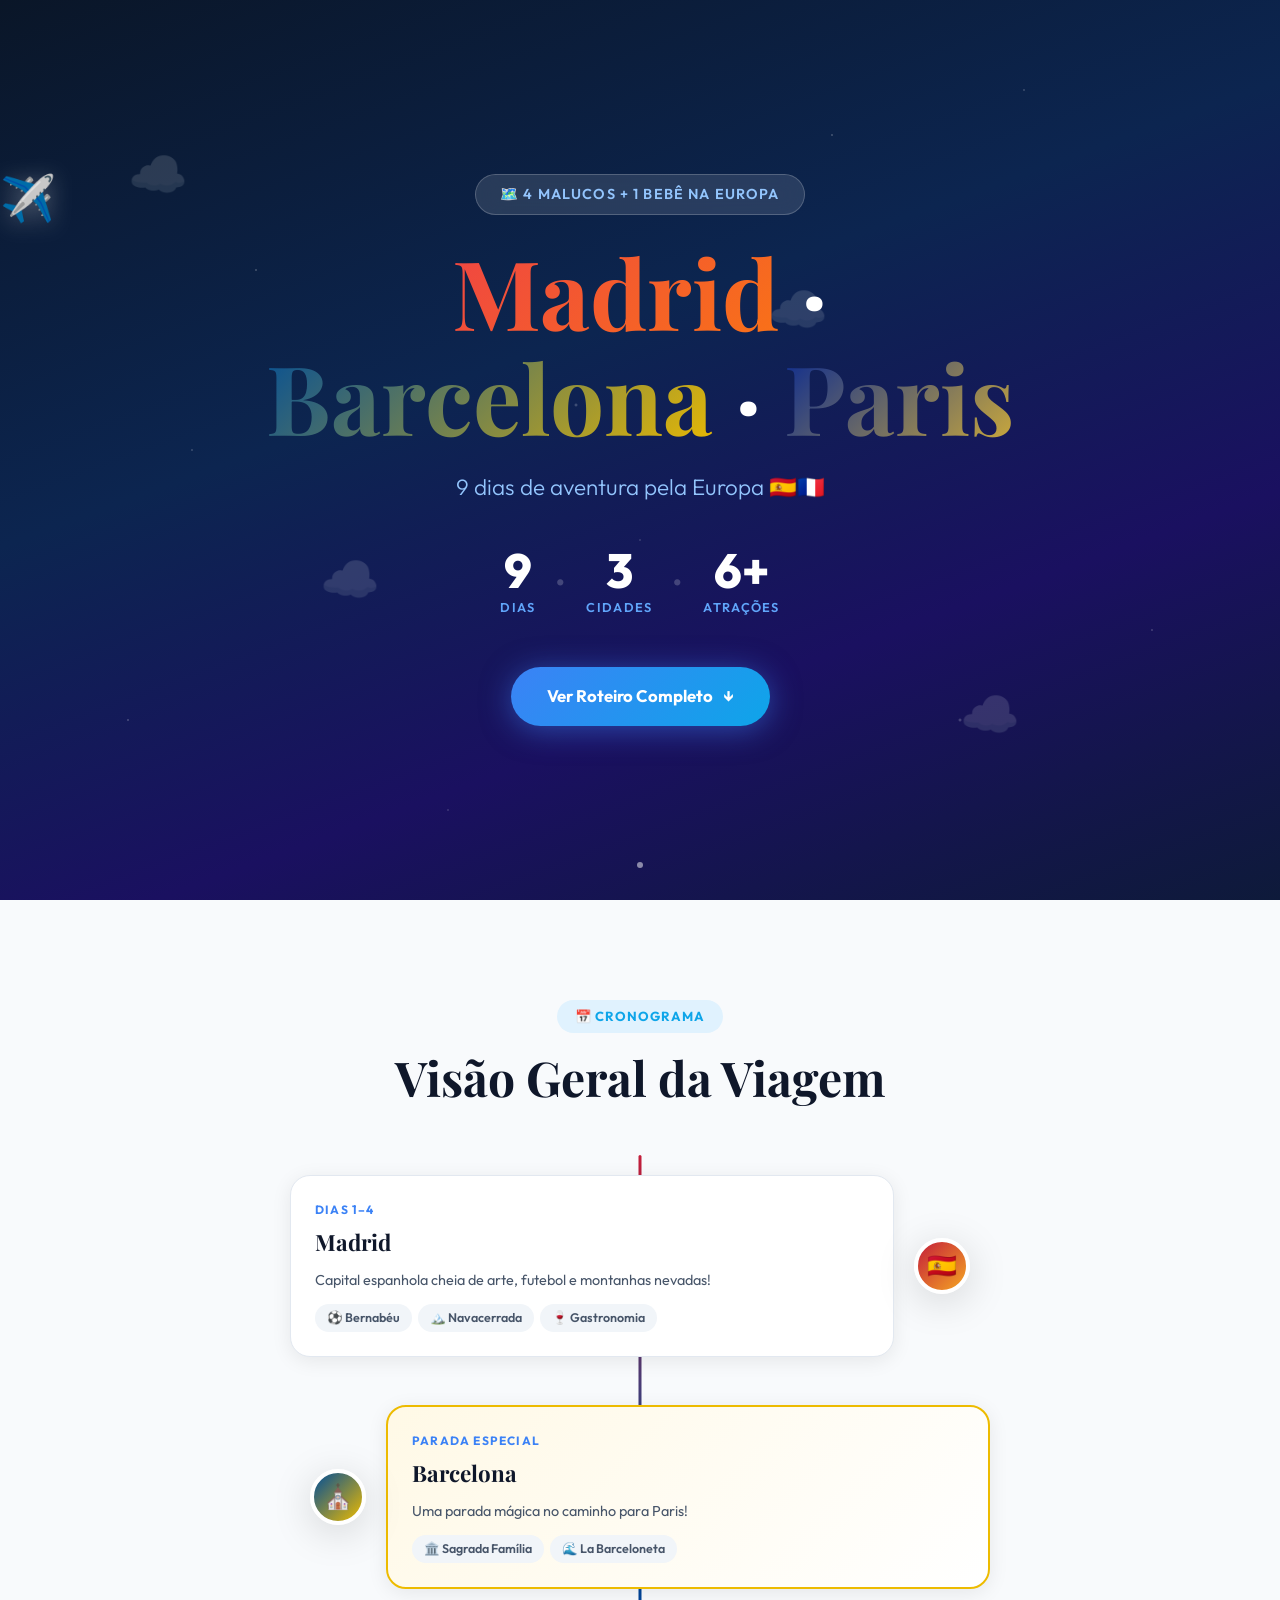
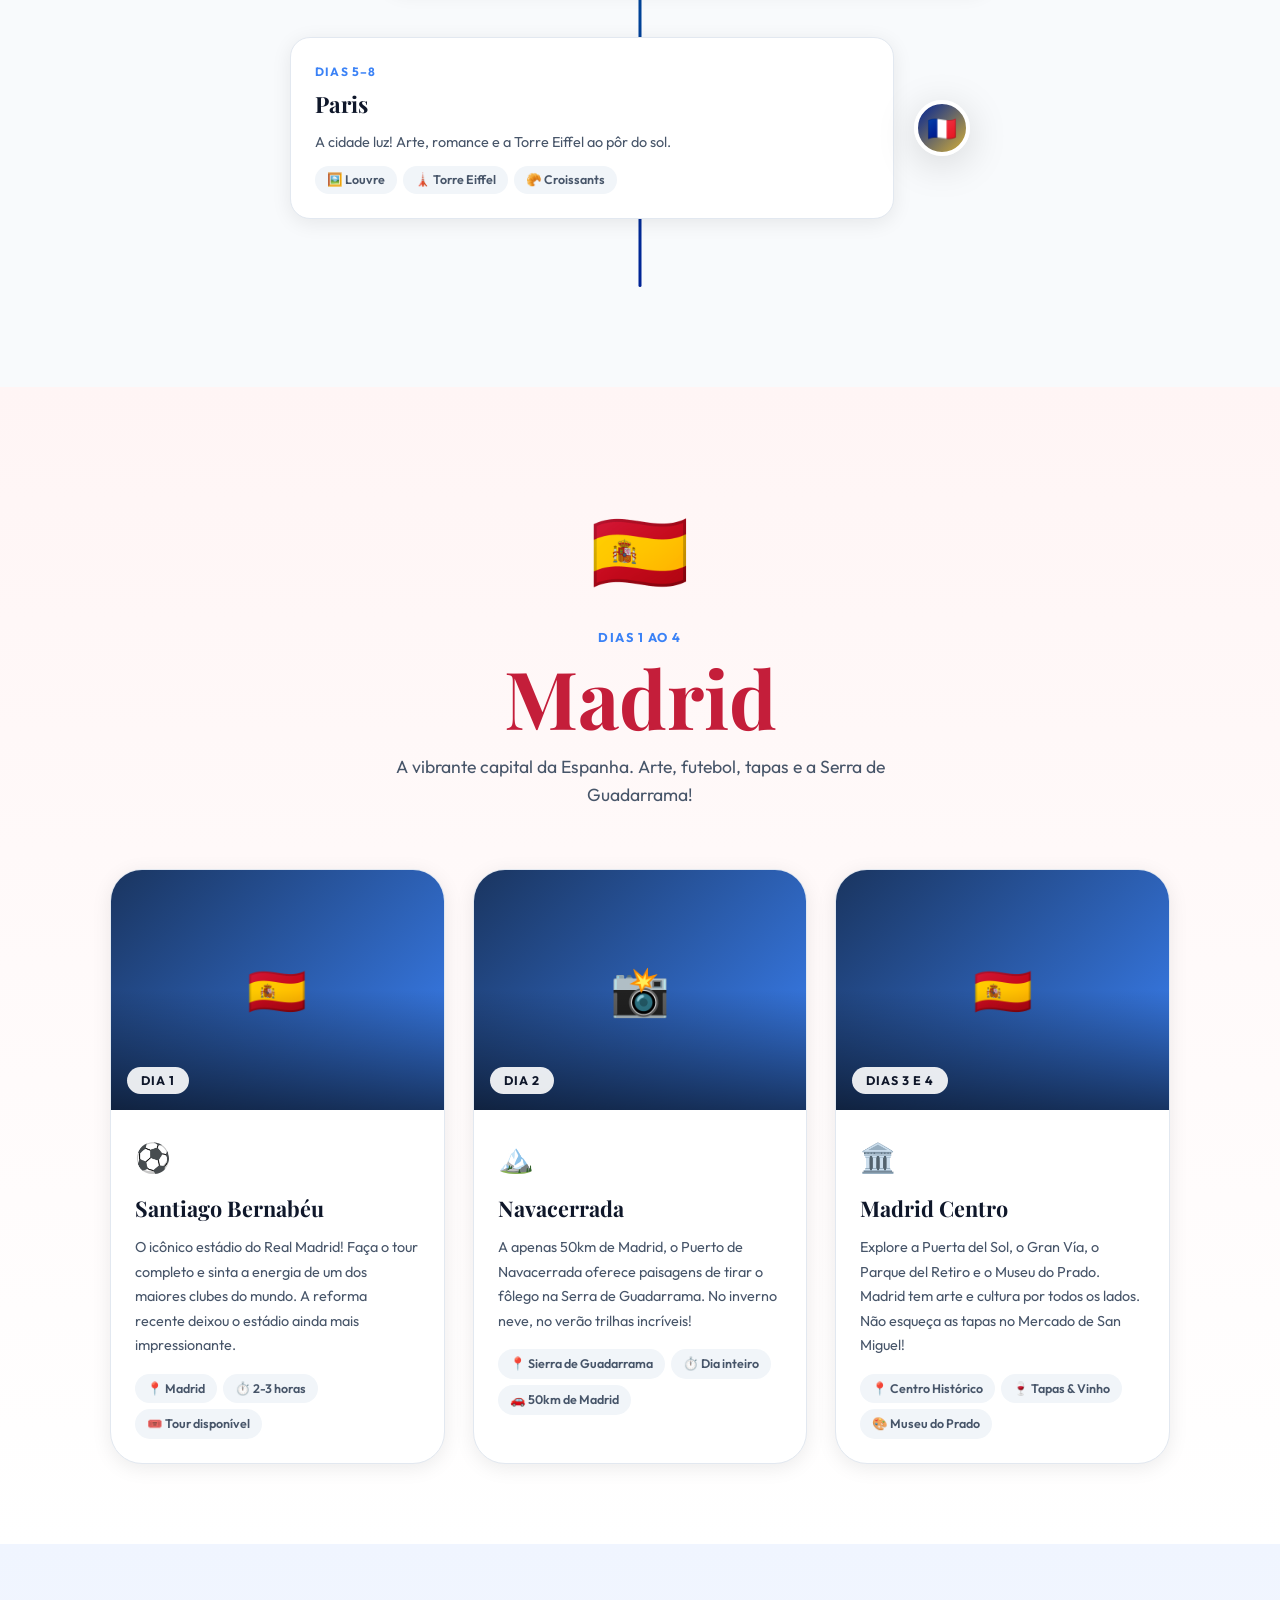
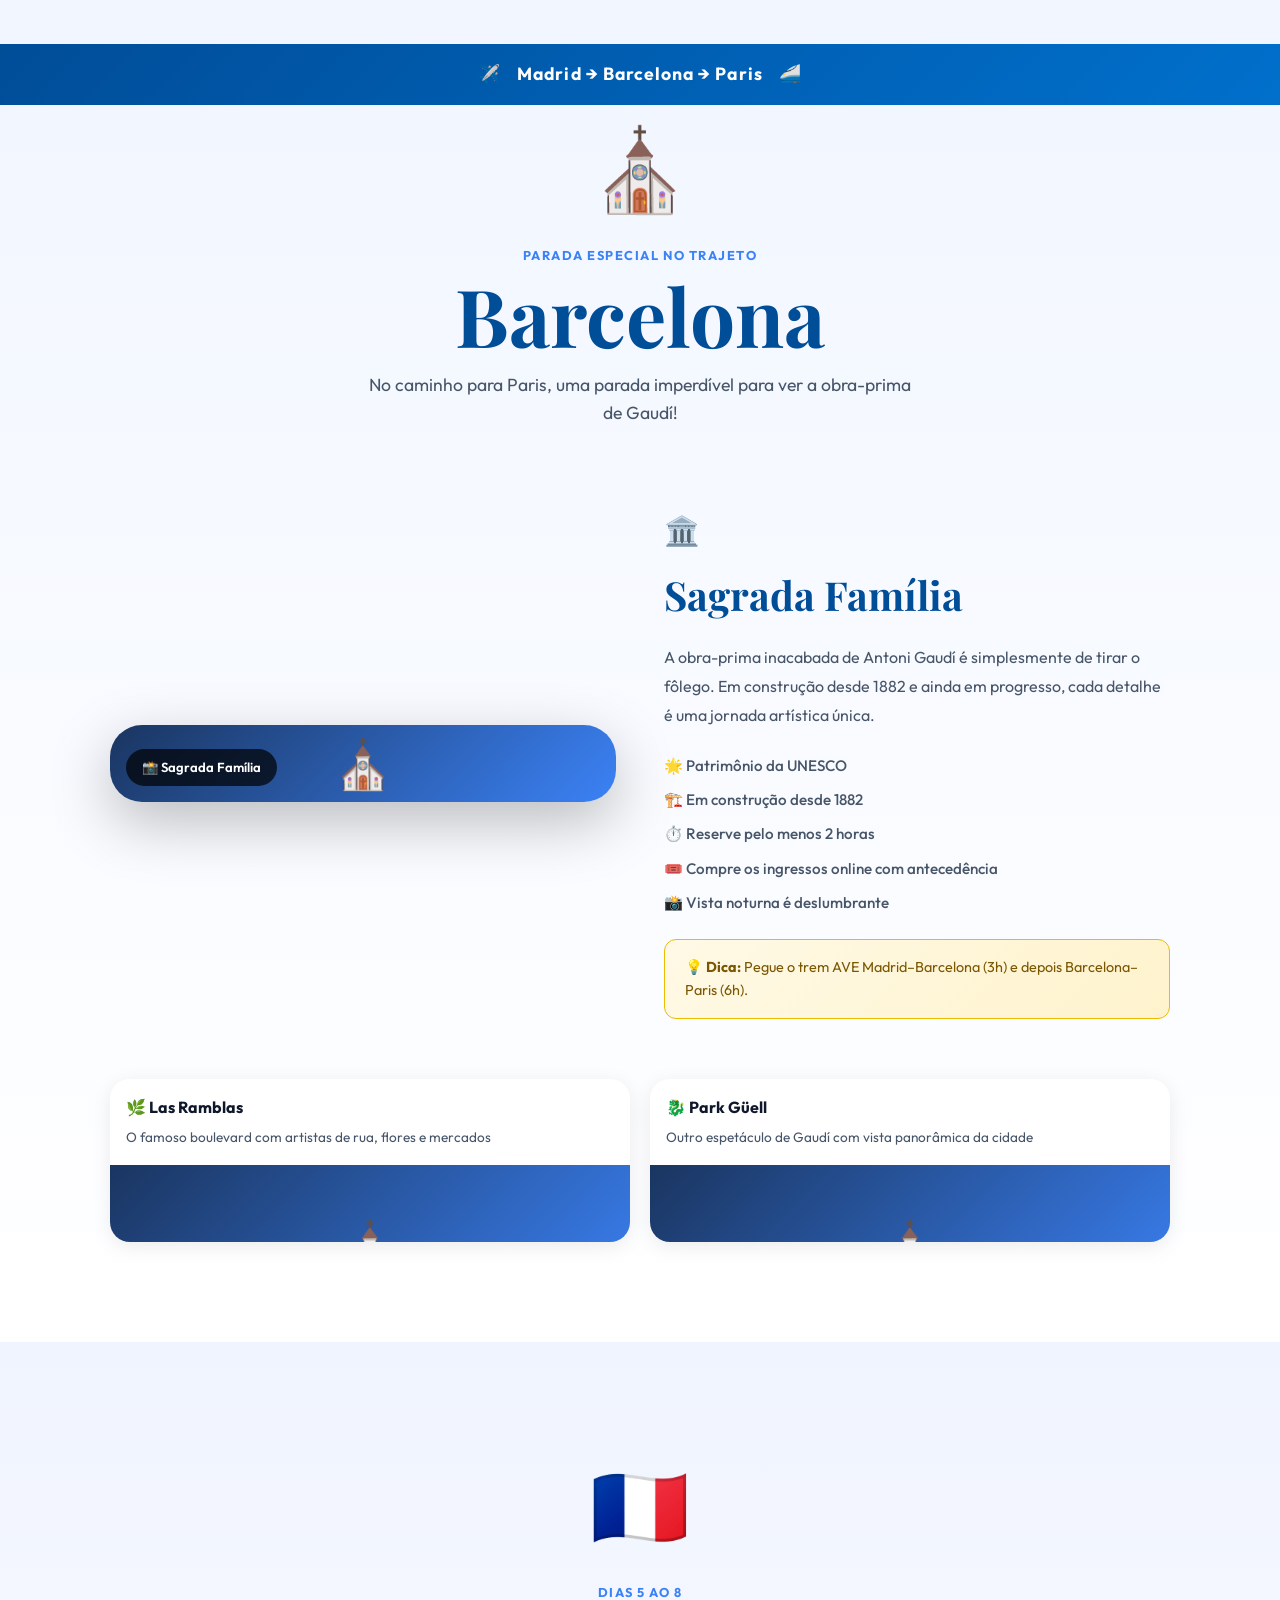
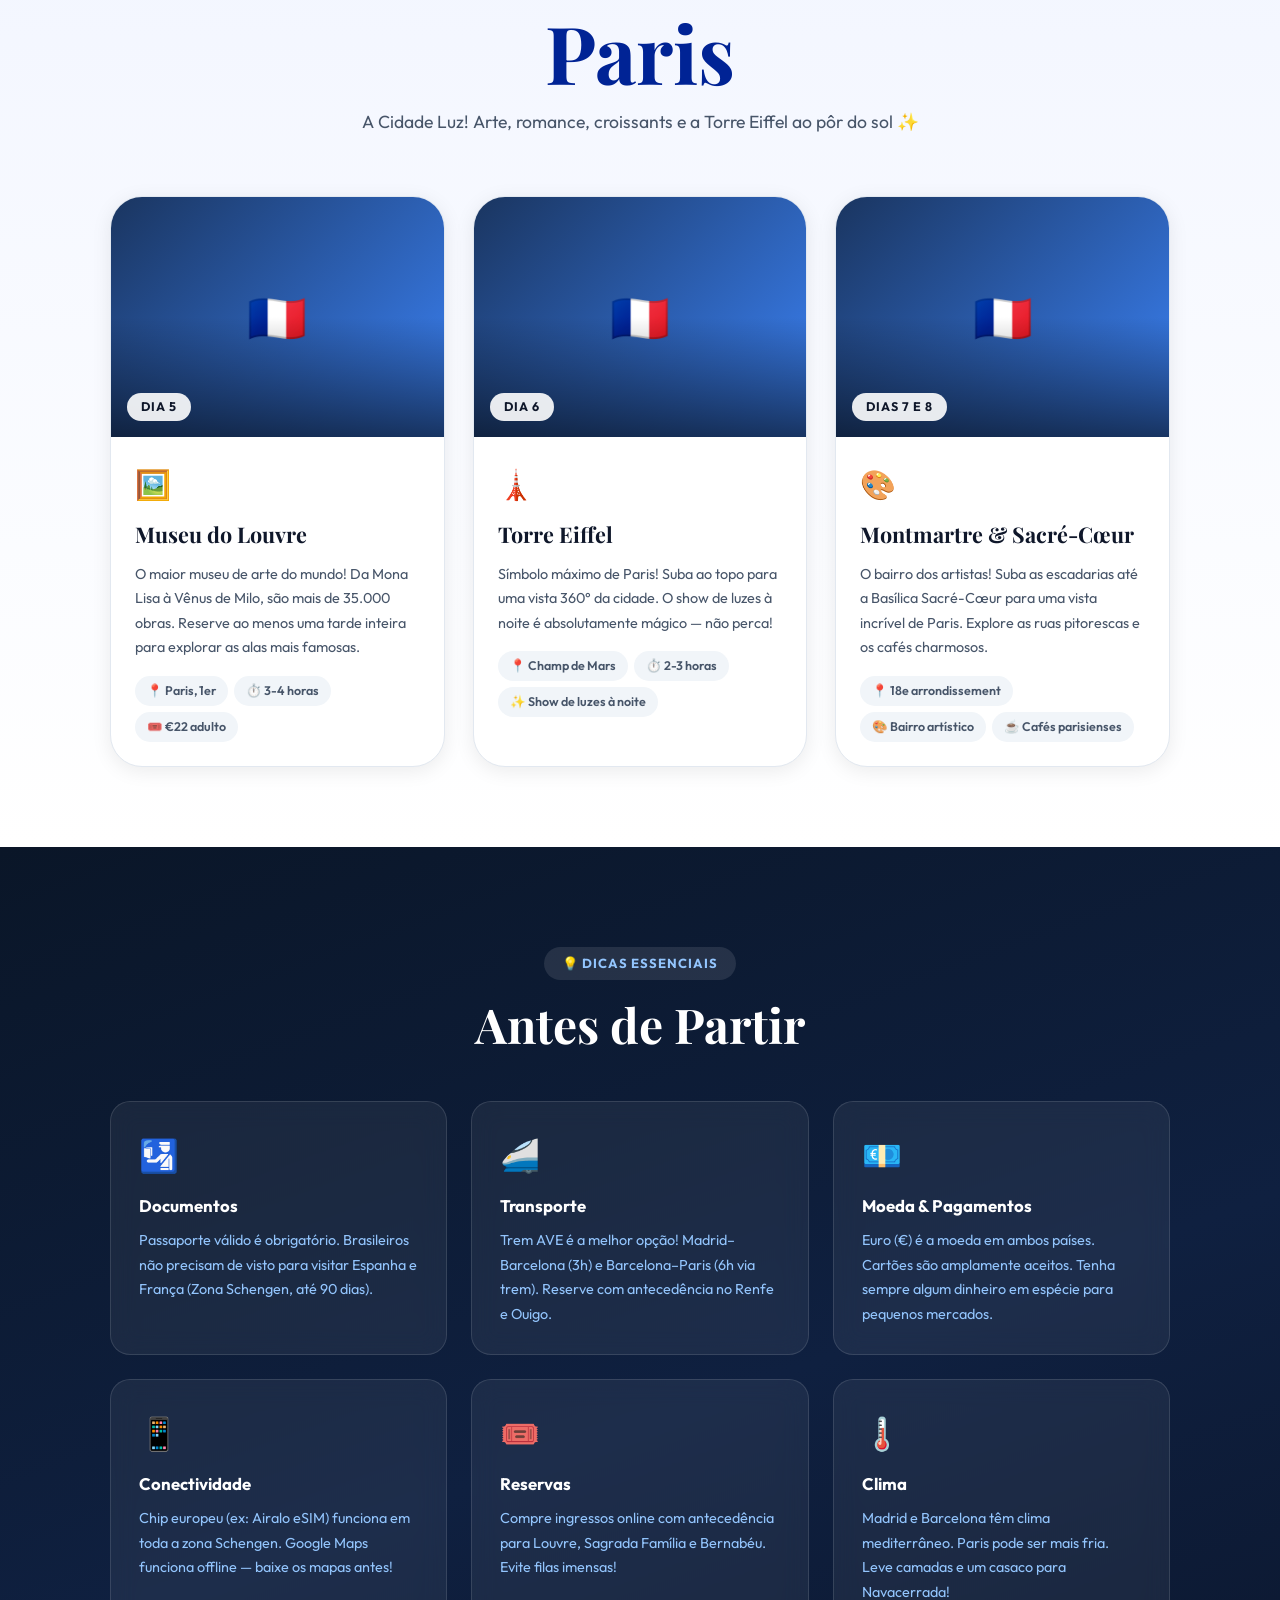
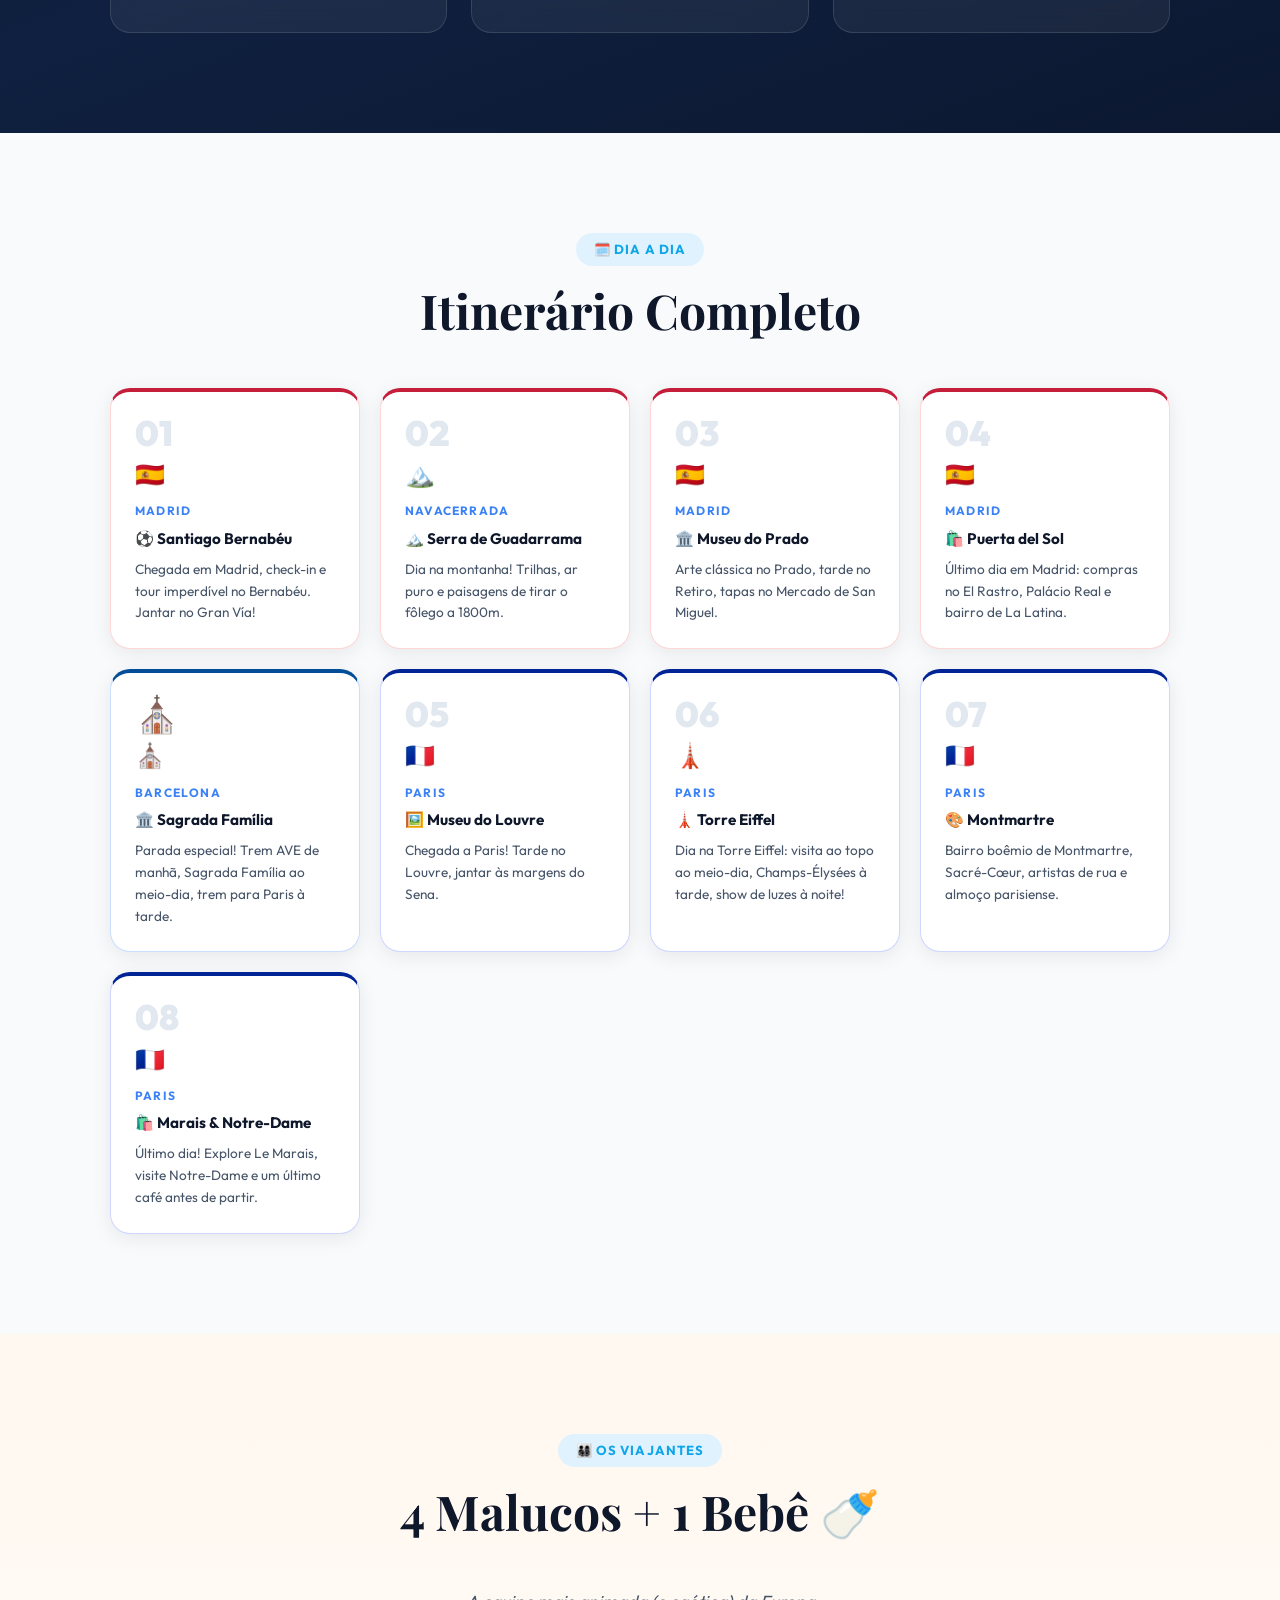
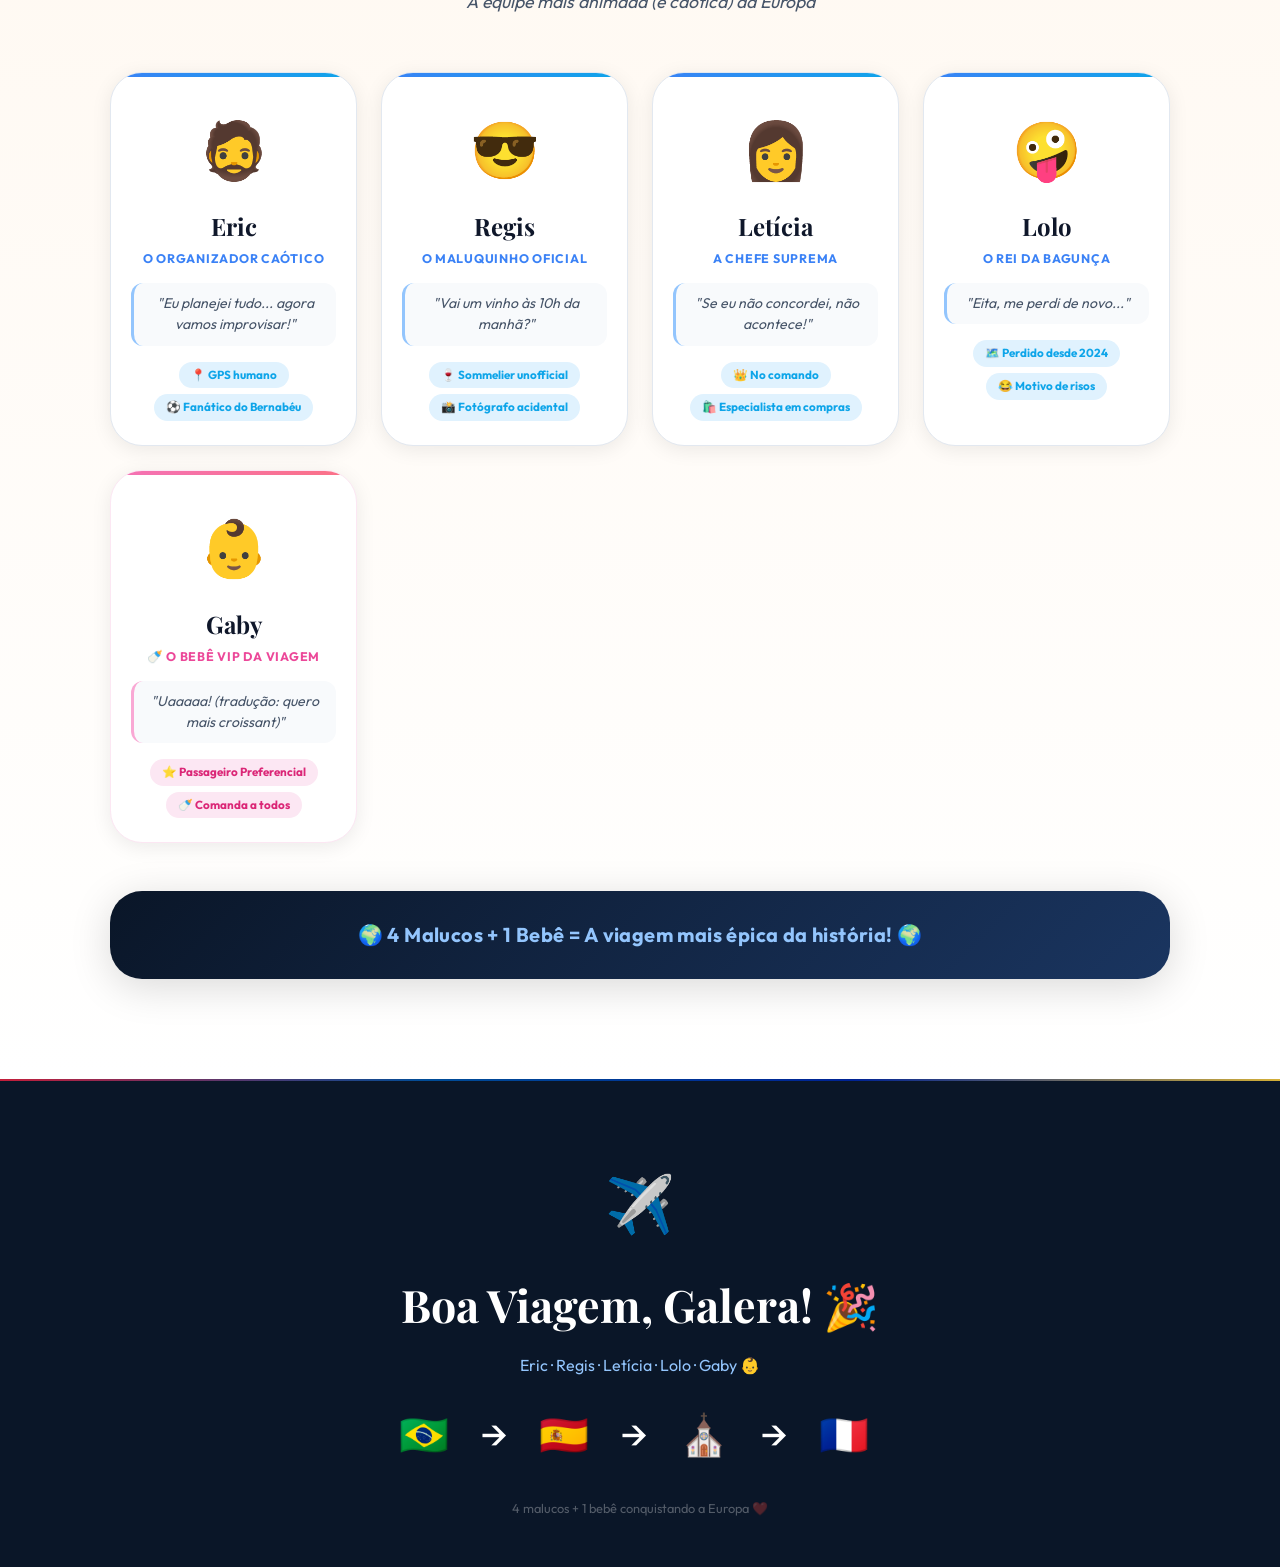
==== commit ce72a8d9: "feat: adiciona secao da galera - 4 malucos + 1 bebe (Eric, Regis, Leticia, Lolo, Gaby)" ====
--- a/index.html
+++ b/index.html
@@ -24,7 +24,7 @@
       <div class="plane" id="plane">✈️</div>
     </div>
     <div class="hero-content">
-      <div class="hero-badge animate-pop">🗺️ Roteiro de Viagem</div>
+      <div class="hero-badge animate-pop">🗺️ 4 Malucos + 1 Bebê na Europa</div>
       <h1 class="hero-title animate-up">
         <span class="gradient-text">Madrid</span> ·
         <span class="gradient-text-2">Barcelona</span> ·
@@ -471,13 +471,85 @@
     </div>
   </section>
 
+  <!-- 👨‍👩‍👧‍👦 A GALERA -->
+  <section class="crew-section" id="galera">
+    <div class="container">
+      <div class="section-tag">👨‍👩‍👧‍👦 Os Viajantes</div>
+      <h2 class="section-title">4 Malucos + 1 Bebê 🍼</h2>
+      <p class="crew-subtitle">A equipe mais animada (e caótica) da Europa</p>
+
+      <div class="crew-grid">
+
+        <div class="crew-card animate-up" id="crew-eric">
+          <div class="crew-avatar">🧔</div>
+          <div class="crew-name">Eric</div>
+          <div class="crew-role">O Organizador Caótico</div>
+          <div class="crew-quote">"Eu planejei tudo... agora vamos improvisar!"</div>
+          <div class="crew-tags">
+            <span>📍 GPS humano</span>
+            <span>⚽ Fanático do Bernabéu</span>
+          </div>
+        </div>
+
+        <div class="crew-card animate-up delay-1" id="crew-regis">
+          <div class="crew-avatar">😎</div>
+          <div class="crew-name">Regis</div>
+          <div class="crew-role">O Maluquinho Oficial</div>
+          <div class="crew-quote">"Vai um vinho às 10h da manhã?"</div>
+          <div class="crew-tags">
+            <span>🍷 Sommelier unofficial</span>
+            <span>📸 Fotógrafo acidental</span>
+          </div>
+        </div>
+
+        <div class="crew-card animate-up delay-2" id="crew-leticia">
+          <div class="crew-avatar">👩</div>
+          <div class="crew-name">Letícia</div>
+          <div class="crew-role">A Chefe Suprema</div>
+          <div class="crew-quote">"Se eu não concordei, não acontece!"</div>
+          <div class="crew-tags">
+            <span>👑 No comando</span>
+            <span>🛍️ Especialista em compras</span>
+          </div>
+        </div>
+
+        <div class="crew-card animate-up" id="crew-lolo">
+          <div class="crew-avatar">🤪</div>
+          <div class="crew-name">Lolo</div>
+          <div class="crew-role">O Rei da Bagunça</div>
+          <div class="crew-quote">"Eita, me perdi de novo..."</div>
+          <div class="crew-tags">
+            <span>🗺️ Perdido desde 2024</span>
+            <span>😂 Motivo de risos</span>
+          </div>
+        </div>
+
+        <div class="crew-card animate-up delay-1 crew-baby" id="crew-gaby">
+          <div class="crew-avatar">👶</div>
+          <div class="crew-name">Gaby</div>
+          <div class="crew-role">🍼 O Bebê VIP da Viagem</div>
+          <div class="crew-quote">"Uaaaaa! (tradução: quero mais croissant)"</div>
+          <div class="crew-tags">
+            <span>⭐ Passageiro Preferencial</span>
+            <span>🍼 Comanda a todos</span>
+          </div>
+        </div>
+
+      </div>
+
+      <div class="crew-banner animate-up">
+        🌍 <strong>4 Malucos + 1 Bebê = A viagem mais épica da história!</strong> 🌍
+      </div>
+    </div>
+  </section>
+
   <!-- FOOTER -->
   <footer class="footer">
     <div class="footer-plane">✈️</div>
-    <h3>Boa Viagem! 🎉</h3>
-    <p>Madrid · Barcelona · Paris — uma aventura inesquecível espera por você</p>
+    <h3>Boa Viagem, Galera! 🎉</h3>
+    <p>Eric · Regis · Letícia · Lolo · Gaby 👶</p>
     <div class="footer-flags">🇧🇷 → 🇪🇸 → ⛪ → 🇫🇷</div>
-    <p class="footer-small">Feito com ❤️ para a melhor viagem da vida</p>
+    <p class="footer-small">4 malucos + 1 bebê conquistando a Europa ❤️</p>
   </footer>
 
   <script src="script.js"></script>
--- a/style.css
+++ b/style.css
@@ -2,6 +2,136 @@
    ROTEIRO DE VIAGEM — MADRID · BARCELONA · PARIS
    CSS Global
    ===================================================== */
+
+/* ─── CREW SECTION ─── */
+.crew-section {
+  padding: 100px 0;
+  background: linear-gradient(180deg, #fff8f0 0%, var(--white) 100%);
+  text-align: center;
+}
+
+.crew-subtitle {
+  font-size: 1.1rem;
+  color: var(--gray-600);
+  margin-bottom: 56px;
+  font-style: italic;
+}
+
+.crew-grid {
+  display: grid;
+  grid-template-columns: repeat(auto-fill, minmax(200px, 1fr));
+  gap: 24px;
+  margin-bottom: 48px;
+}
+
+.crew-card {
+  background: var(--white);
+  border-radius: var(--radius-lg);
+  padding: 32px 20px 24px;
+  box-shadow: var(--shadow-sm);
+  border: 1px solid var(--gray-200);
+  transition: transform .4s cubic-bezier(.34,1.2,.64,1), box-shadow .4s;
+  cursor: default;
+  position: relative;
+  overflow: hidden;
+}
+.crew-card::before {
+  content: '';
+  position: absolute;
+  top: 0; left: 0; right: 0;
+  height: 4px;
+  background: linear-gradient(90deg, var(--blue-500), var(--sky));
+}
+.crew-card:hover {
+  transform: translateY(-10px) scale(1.03);
+  box-shadow: var(--shadow-lg);
+}
+
+.crew-baby::before {
+  background: linear-gradient(90deg, #f472b6, #fb7185);
+}
+.crew-baby { border-color: #fce7f3; }
+
+.crew-avatar {
+  font-size: 3.5rem;
+  margin-bottom: 12px;
+  display: inline-block;
+  animation: float 3s ease-in-out infinite;
+}
+.crew-card:nth-child(2) .crew-avatar { animation-delay: -.5s; }
+.crew-card:nth-child(3) .crew-avatar { animation-delay: -1s; }
+.crew-card:nth-child(4) .crew-avatar { animation-delay: -1.5s; }
+.crew-card:nth-child(5) .crew-avatar { animation-delay: -2s; }
+
+.crew-name {
+  font-family: var(--font-display);
+  font-size: 1.5rem;
+  font-weight: 700;
+  color: var(--gray-900);
+  margin-bottom: 4px;
+}
+
+.crew-role {
+  font-size: .78rem;
+  font-weight: 700;
+  letter-spacing: .06em;
+  text-transform: uppercase;
+  color: var(--blue-500);
+  margin-bottom: 14px;
+}
+.crew-baby .crew-role { color: #ec4899; }
+
+.crew-quote {
+  font-size: .88rem;
+  color: var(--gray-600);
+  font-style: italic;
+  line-height: 1.5;
+  margin-bottom: 16px;
+  background: var(--gray-50);
+  border-radius: var(--radius-sm);
+  padding: 10px 14px;
+  border-left: 3px solid var(--blue-300);
+}
+.crew-baby .crew-quote { border-left-color: #f9a8d4; }
+
+.crew-tags {
+  display: flex;
+  flex-wrap: wrap;
+  gap: 6px;
+  justify-content: center;
+}
+.crew-tags span {
+  background: var(--sky-light);
+  color: var(--sky);
+  border-radius: 50px;
+  padding: 4px 12px;
+  font-size: .73rem;
+  font-weight: 700;
+}
+.crew-baby .crew-tags span {
+  background: #fce7f3;
+  color: #db2777;
+}
+
+.crew-banner {
+  background: linear-gradient(135deg, var(--blue-900), #1a3560);
+  color: var(--white);
+  border-radius: var(--radius-lg);
+  padding: 28px 40px;
+  font-size: clamp(1rem, 2.5vw, 1.25rem);
+  letter-spacing: .02em;
+  box-shadow: var(--shadow-md);
+  margin-top: 8px;
+}
+.crew-banner strong { color: var(--blue-300); }
+
+@media (max-width: 768px) {
+  .crew-grid { grid-template-columns: repeat(2, 1fr); }
+}
+@media (max-width: 480px) {
+  .crew-grid { grid-template-columns: 1fr; }
+  .crew-banner { padding: 20px; }
+}
 
 /* ─── RESET & BASE ─── */
 *, *::before, *::after { box-sizing: border-box; margin: 0; padding: 0; }
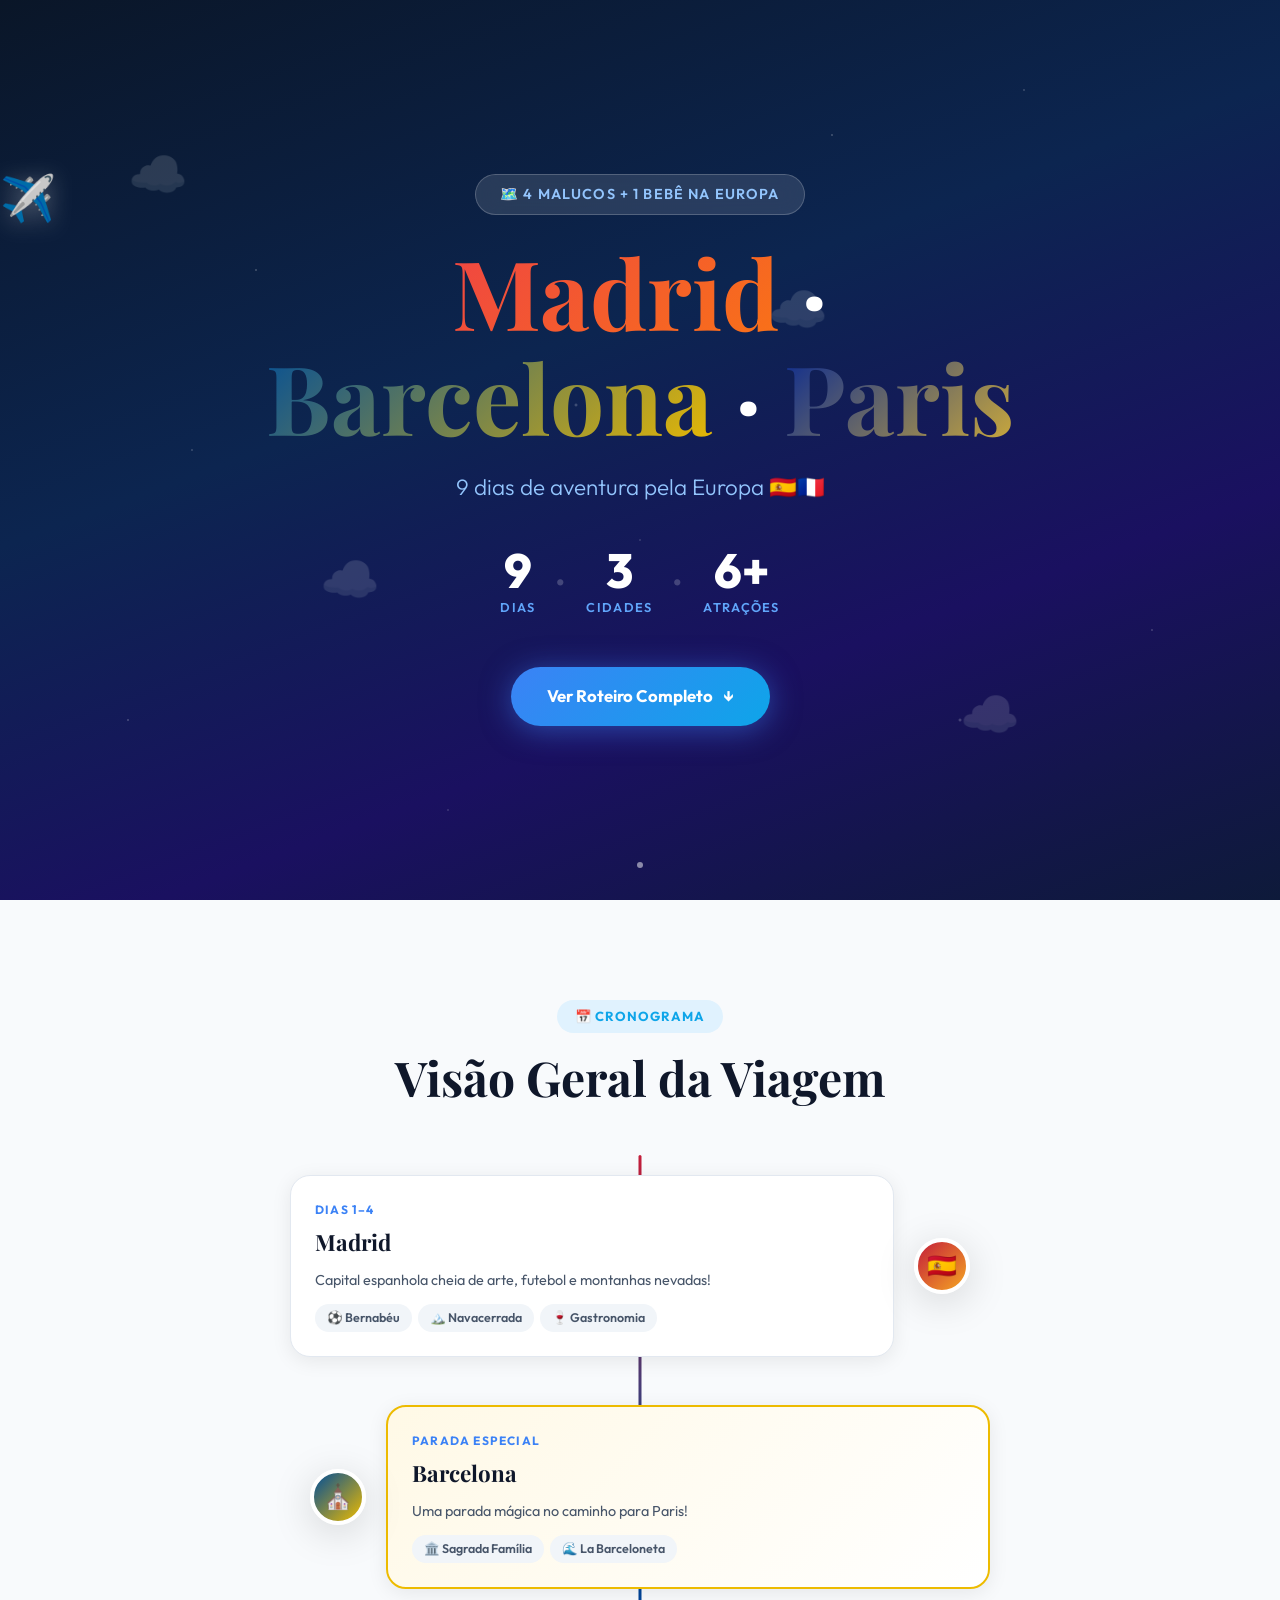
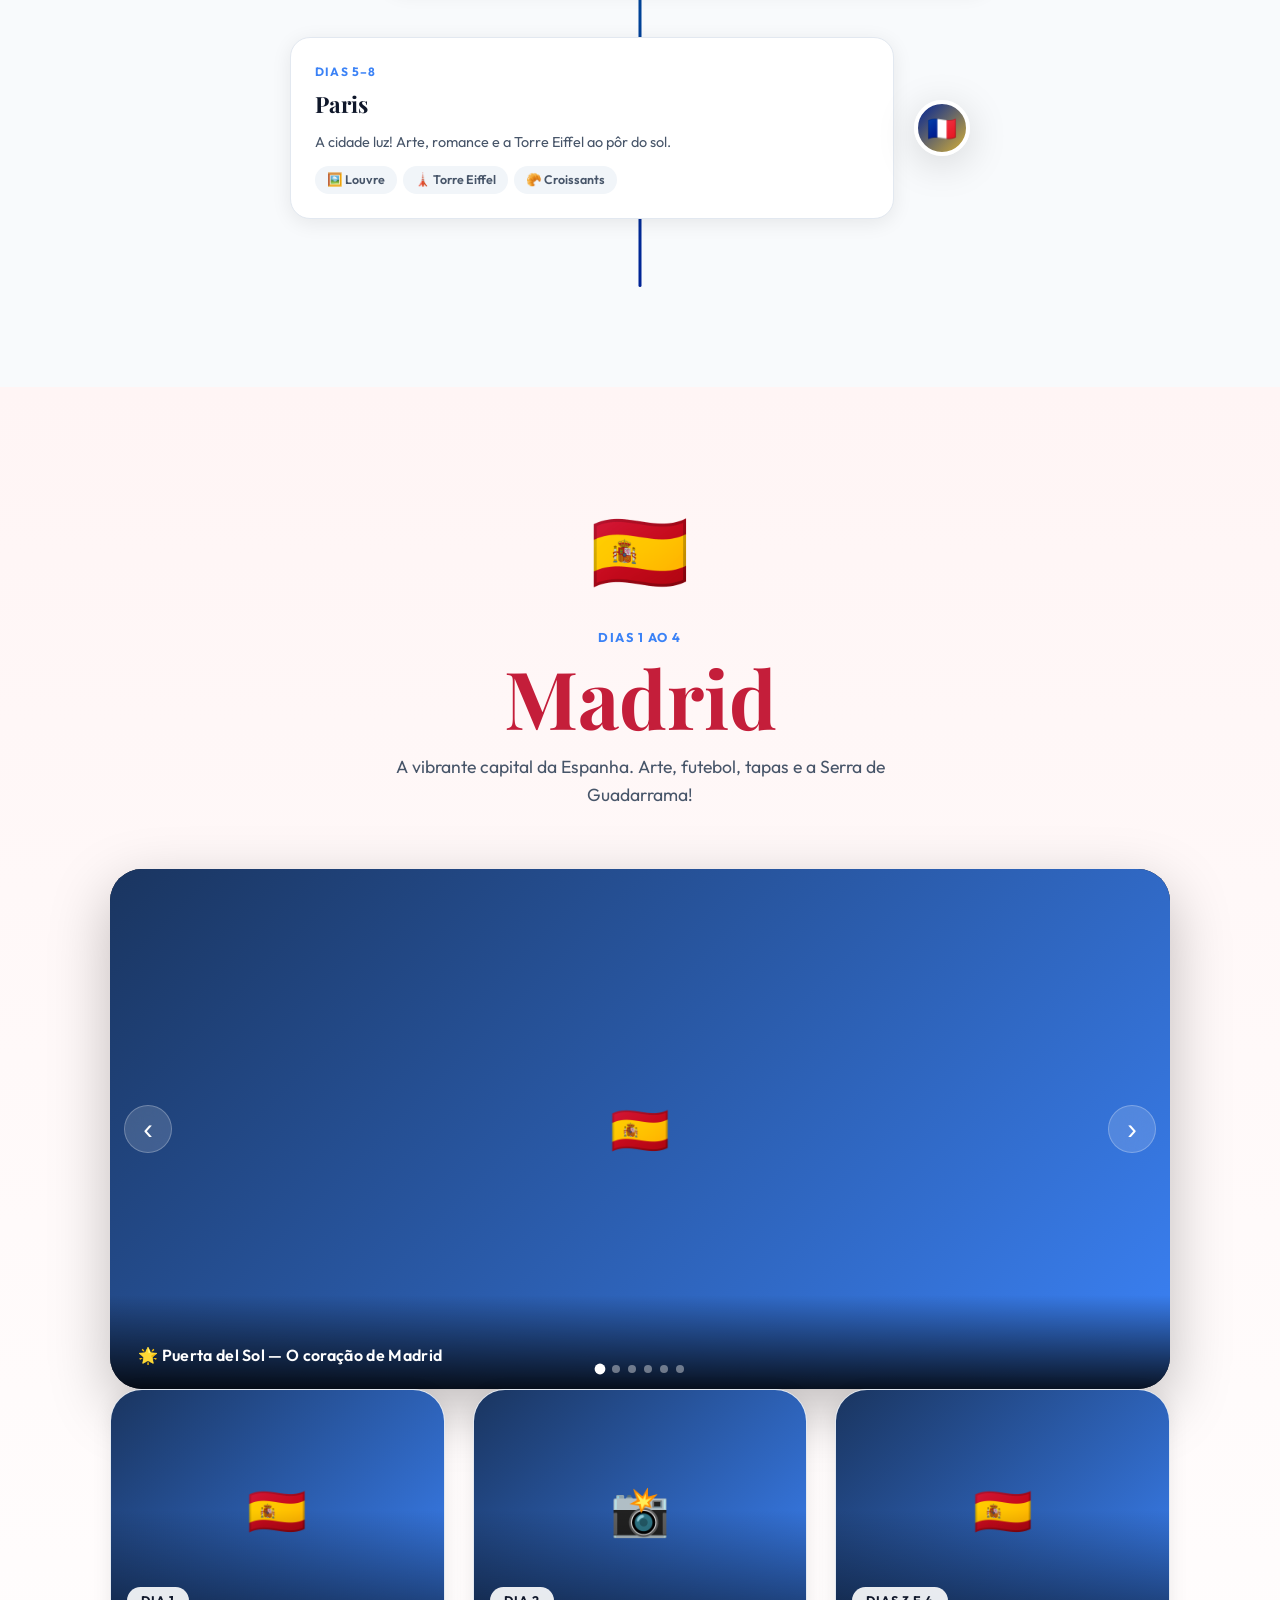
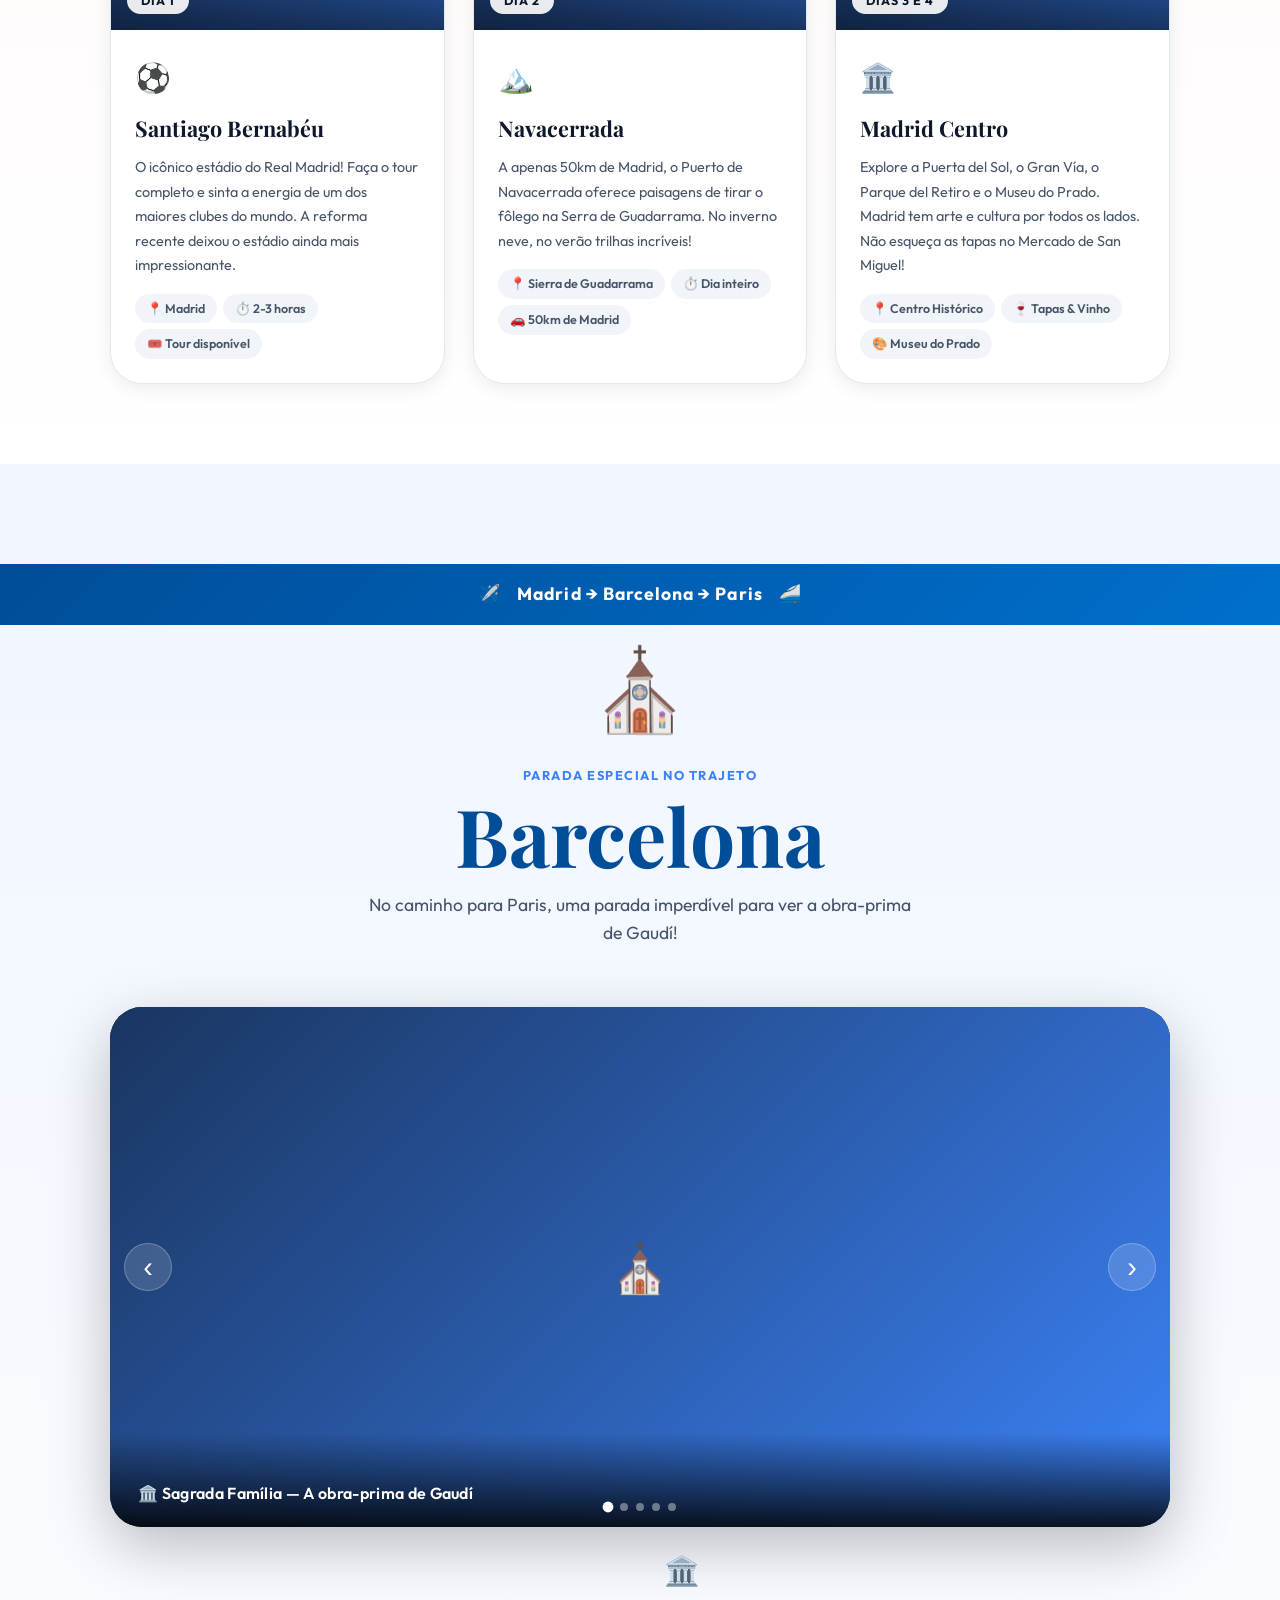
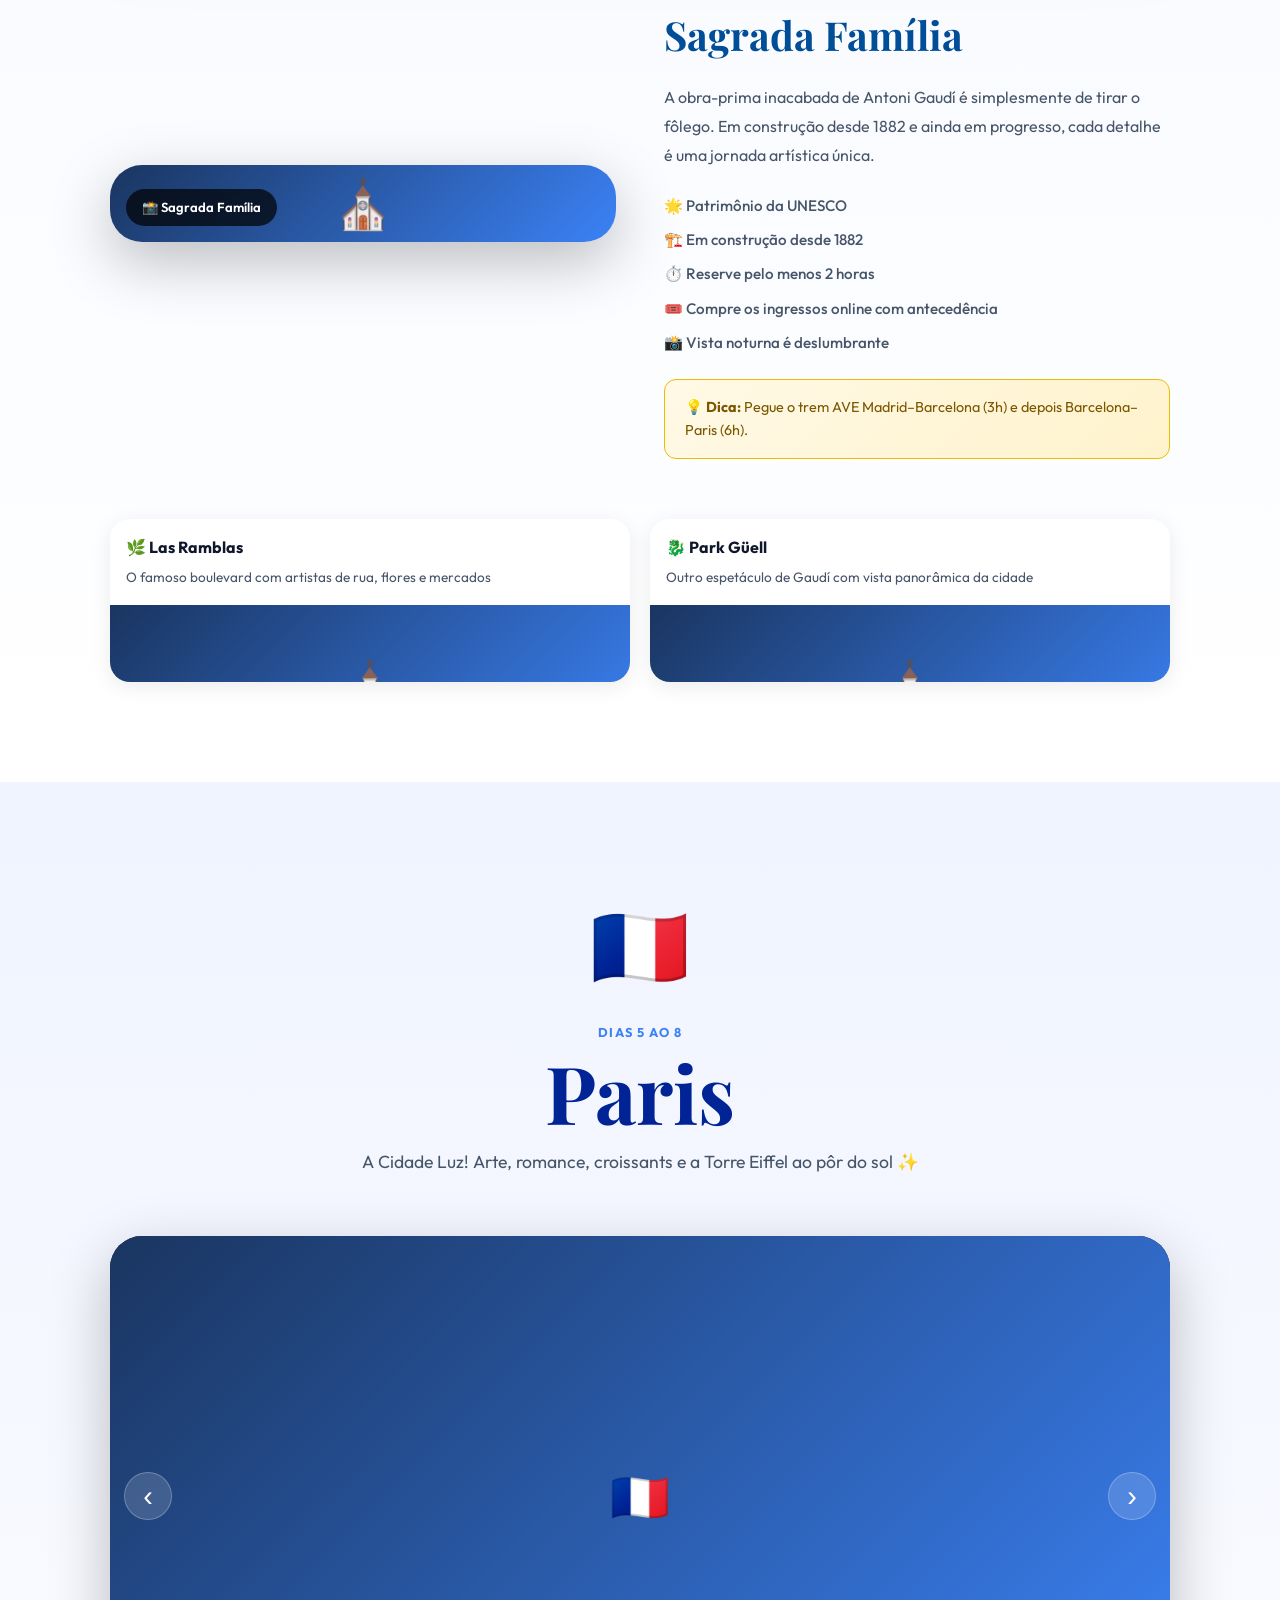
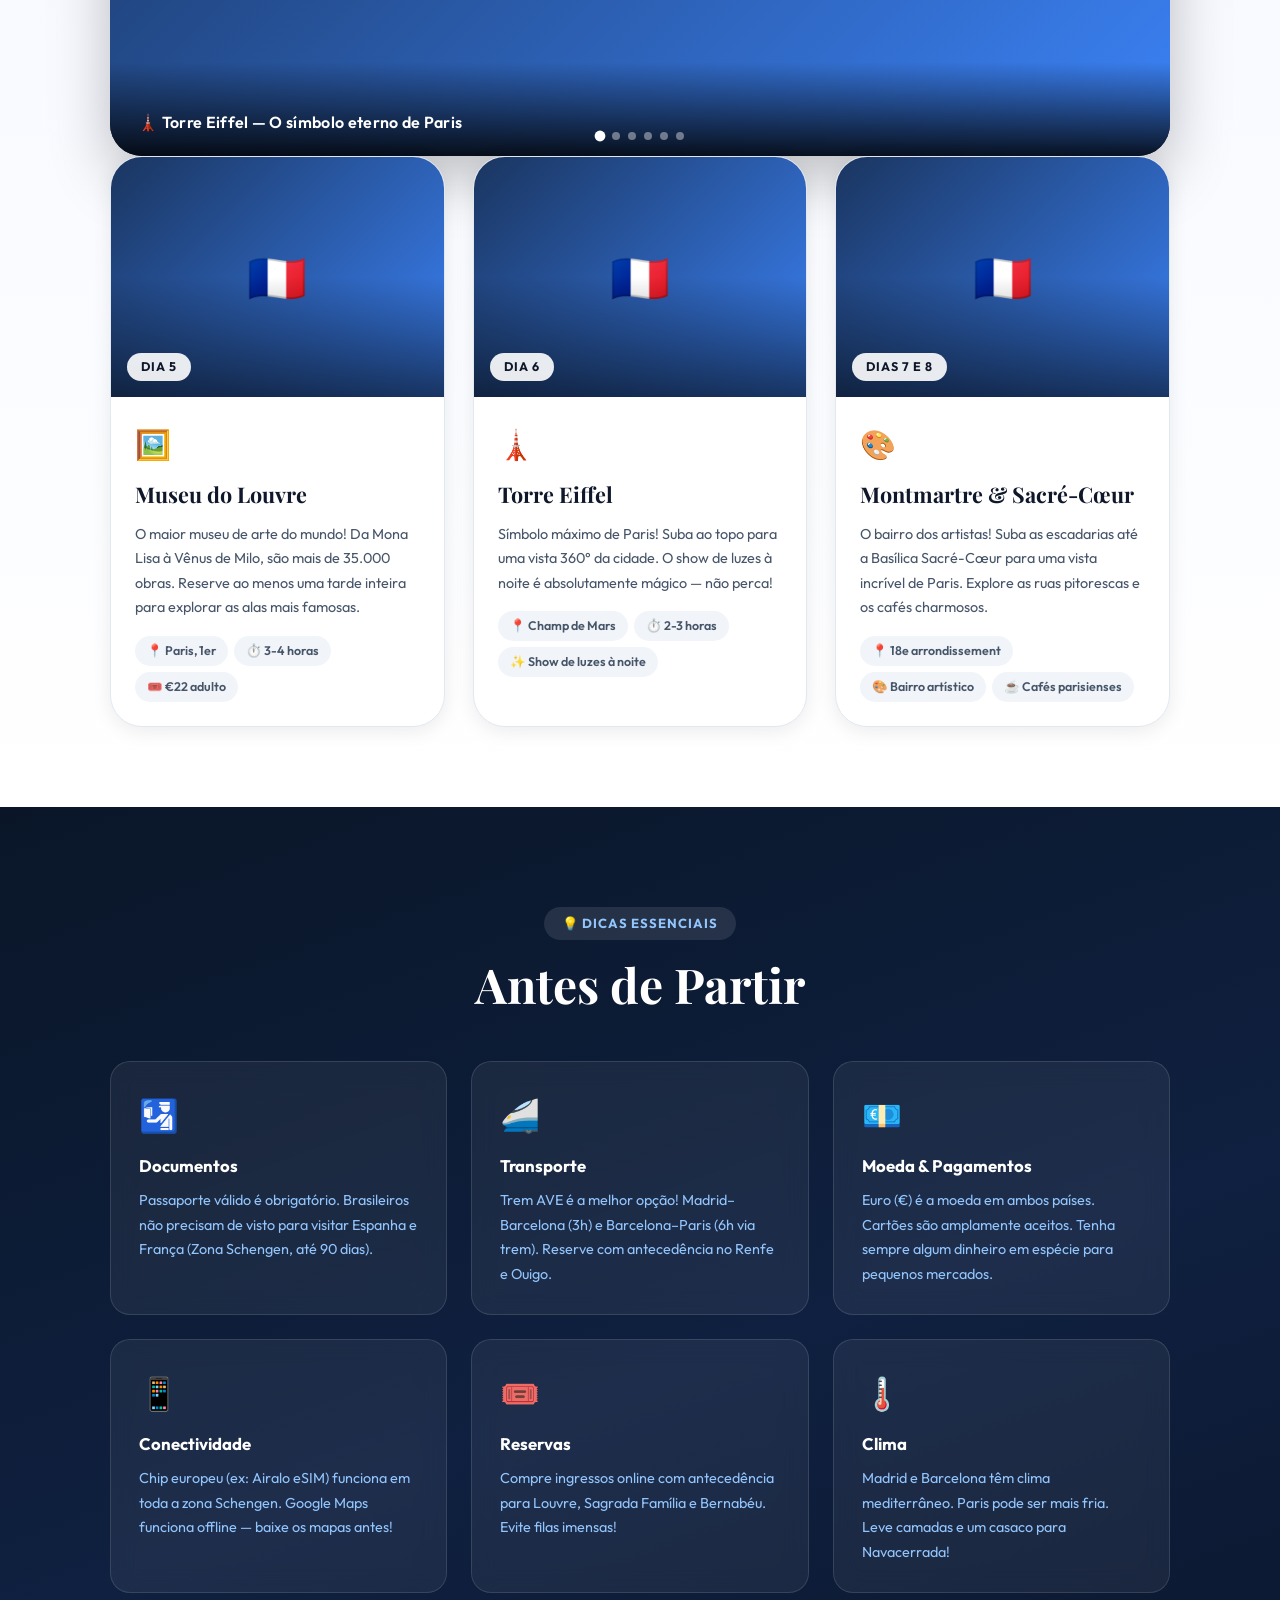
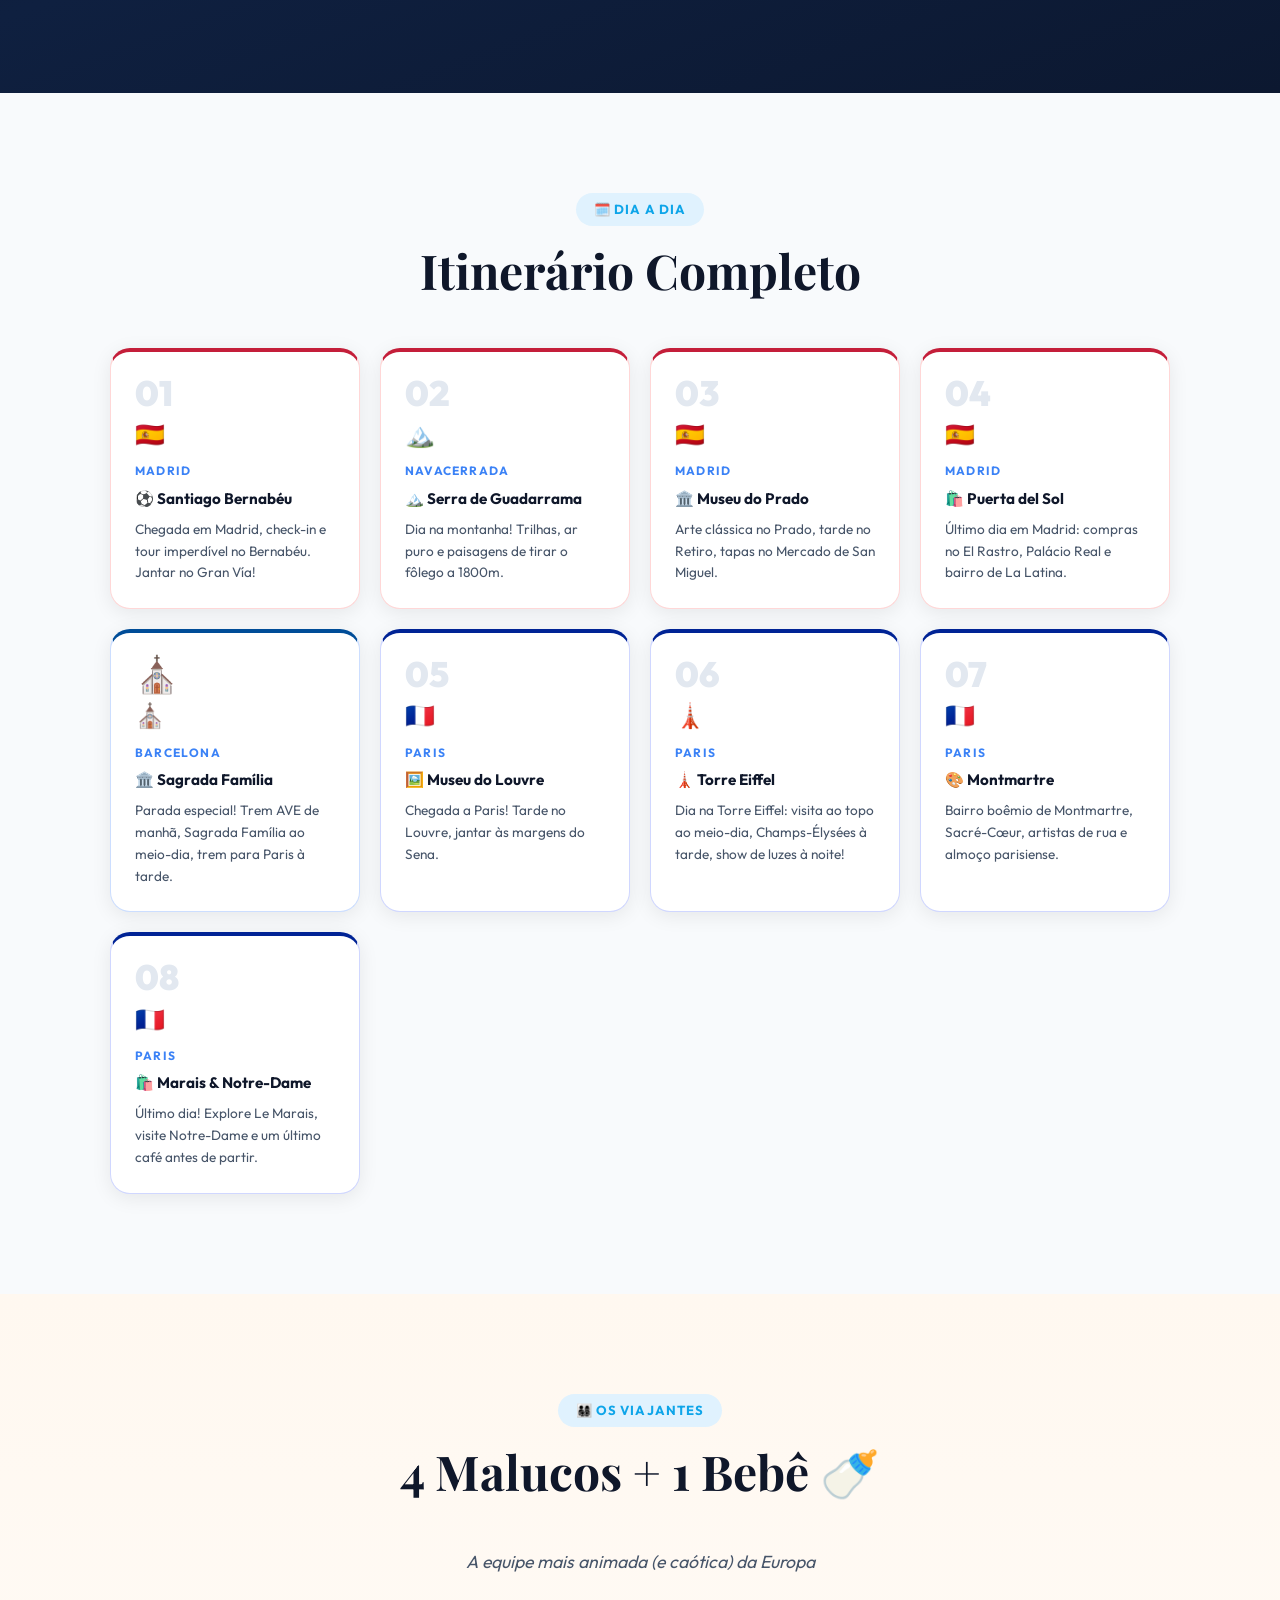
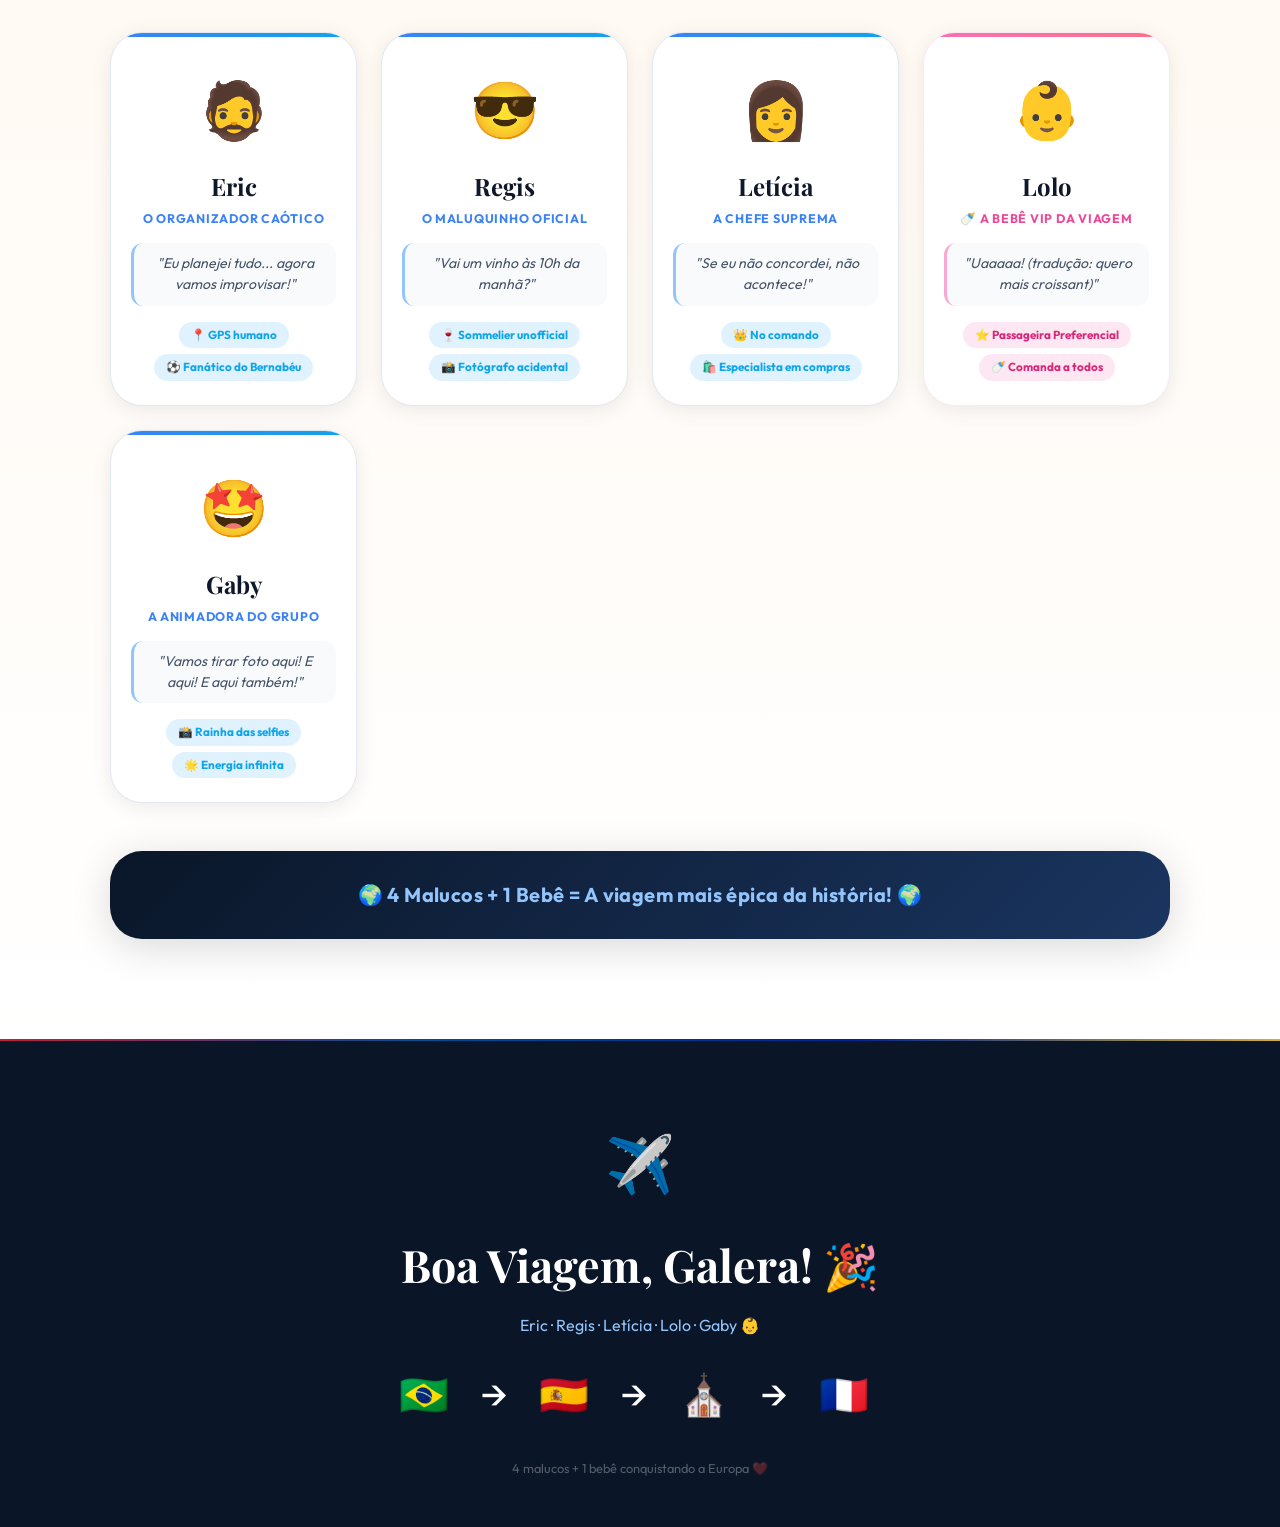
==== commit 56cee3f4: "feat: carrosseis de fotos por cidade + corrige Lolo=bebe, Gaby=animadora" ====
--- a/index.html
+++ b/index.html
@@ -119,6 +119,41 @@
       <p class="city-desc">A vibrante capital da Espanha. Arte, futebol, tapas e a Serra de Guadarrama!</p>
     </div>
 
+    <!-- 📸 CARROSSEL MADRID -->
+    <div class="photo-carousel-wrap container">
+      <div class="carousel" id="carousel-madrid">
+        <div class="carousel-track" id="track-madrid">
+          <div class="carousel-slide">
+            <img src="https://images.unsplash.com/photo-1543783207-ec64e4d95325?w=1000&q=80" alt="Puerta del Sol, Madrid" loading="lazy" />
+            <div class="slide-caption">🌟 Puerta del Sol — O coração de Madrid</div>
+          </div>
+          <div class="carousel-slide">
+            <img src="https://images.unsplash.com/photo-1558618666-fcd25c85cd64?w=1000&q=80" alt="Gran Via Madrid" loading="lazy" />
+            <div class="slide-caption">🌆 Gran Vía — A Broadway madrilenha</div>
+          </div>
+          <div class="carousel-slide">
+            <img src="https://images.unsplash.com/photo-1608827285059-c1f4d62c9b48?w=1000&q=80" alt="Parque del Retiro Madrid" loading="lazy" />
+            <div class="slide-caption">🌳 Parque del Retiro — O pulmão verde de Madrid</div>
+          </div>
+          <div class="carousel-slide">
+            <img src="https://images.unsplash.com/photo-1508739773434-c26b3d09e071?w=1000&q=80" alt="Serra de Navacerrada" loading="lazy" />
+            <div class="slide-caption">🏔️ Navacerrada — Serra de Guadarrama nevada</div>
+          </div>
+          <div class="carousel-slide">
+            <img src="https://images.unsplash.com/photo-1588598198321-9735fd6d9240?w=1000&q=80" alt="Mercado San Miguel Madrid" loading="lazy" />
+            <div class="slide-caption">🍷 Mercado de San Miguel — Tapas e vinho!</div>
+          </div>
+          <div class="carousel-slide">
+            <img src="https://images.unsplash.com/photo-1585152984526-d65bfb5d0b40?w=1000&q=80" alt="Palácio Real de Madrid" loading="lazy" />
+            <div class="slide-caption">👑 Palácio Real — Residência oficial dos Reis</div>
+          </div>
+        </div>
+        <button class="carousel-btn prev-btn" onclick="moveCarousel('madrid', -1)">&#8249;</button>
+        <button class="carousel-btn next-btn" onclick="moveCarousel('madrid', 1)">&#8250;</button>
+        <div class="carousel-dots" id="dots-madrid"></div>
+      </div>
+    </div>
+
     <div class="attractions-grid container">
 
       <!-- Bernabéu -->
@@ -212,6 +247,37 @@
       <div class="city-label">Parada Especial no Trajeto</div>
       <h2 class="city-name">Barcelona</h2>
       <p class="city-desc">No caminho para Paris, uma parada imperdível para ver a obra-prima de Gaudí!</p>
+    </div>
+
+    <!-- 📸 CARROSSEL BARCELONA -->
+    <div class="photo-carousel-wrap container">
+      <div class="carousel" id="carousel-barcelona">
+        <div class="carousel-track" id="track-barcelona">
+          <div class="carousel-slide">
+            <img src="https://images.unsplash.com/photo-1583422409516-2895a77efded?w=1000&q=80" alt="Sagrada Família Barcelona" loading="lazy" />
+            <div class="slide-caption">🏛️ Sagrada Família — A obra-prima de Gaudí</div>
+          </div>
+          <div class="carousel-slide">
+            <img src="https://images.unsplash.com/photo-1523531294919-4bcd7c65e216?w=1000&q=80" alt="Park Güell Barcelona" loading="lazy" />
+            <div class="slide-caption">🐉 Park Güell — Mosaicos e vista panorâmica</div>
+          </div>
+          <div class="carousel-slide">
+            <img src="https://images.unsplash.com/photo-1562699289-8cd1dcdbded3?w=1000&q=80" alt="Las Ramblas Barcelona" loading="lazy" />
+            <div class="slide-caption">🌿 Las Ramblas — O boulevard mais famoso</div>
+          </div>
+          <div class="carousel-slide">
+            <img src="https://images.unsplash.com/photo-1464790719320-516ecd75af6c?w=1000&q=80" alt="Barceloneta Beach" loading="lazy" />
+            <div class="slide-caption">🏖️ Barceloneta — Praia no coração da cidade</div>
+          </div>
+          <div class="carousel-slide">
+            <img src="https://images.unsplash.com/photo-1511527661048-7fe73d85e9a4?w=1000&q=80" alt="Bairro Gótico Barcelona" loading="lazy" />
+            <div class="slide-caption">🏰 Bairro Gótico — Ruelas medievais encantadoras</div>
+          </div>
+        </div>
+        <button class="carousel-btn prev-btn" onclick="moveCarousel('barcelona', -1)">&#8249;</button>
+        <button class="carousel-btn next-btn" onclick="moveCarousel('barcelona', 1)">&#8250;</button>
+        <div class="carousel-dots" id="dots-barcelona"></div>
+      </div>
     </div>
 
     <div class="barcelona-feature container">
@@ -268,6 +334,41 @@
       <p class="city-desc">A Cidade Luz! Arte, romance, croissants e a Torre Eiffel ao pôr do sol ✨</p>
     </div>
 
+    <!-- 📸 CARROSSEL PARIS -->
+    <div class="photo-carousel-wrap container">
+      <div class="carousel" id="carousel-paris">
+        <div class="carousel-track" id="track-paris">
+          <div class="carousel-slide">
+            <img src="https://images.unsplash.com/photo-1511739001486-6bfe10ce785f?w=1000&q=80" alt="Torre Eiffel Paris" loading="lazy" />
+            <div class="slide-caption">🗼 Torre Eiffel — O símbolo eterno de Paris</div>
+          </div>
+          <div class="carousel-slide">
+            <img src="https://images.unsplash.com/photo-1499856871958-5b9627545d1a?w=1000&q=80" alt="Museu do Louvre Paris" loading="lazy" />
+            <div class="slide-caption">🖼️ Museu do Louvre — O maior museu do mundo</div>
+          </div>
+          <div class="carousel-slide">
+            <img src="https://images.unsplash.com/photo-1502602898657-3e91760cbb34?w=1000&q=80" alt="Rio Sena Paris" loading="lazy" />
+            <div class="slide-caption">🌊 Rio Sena — Um passeio de barco inesquecível</div>
+          </div>
+          <div class="carousel-slide">
+            <img src="https://images.unsplash.com/photo-1550340499-a6c60fc8287c?w=1000&q=80" alt="Sacré-Coeur Montmartre" loading="lazy" />
+            <div class="slide-caption">🎨 Montmartre — O bairro dos artistas</div>
+          </div>
+          <div class="carousel-slide">
+            <img src="https://images.unsplash.com/photo-1549144511-f099e773c147?w=1000&q=80" alt="Champs-Elysées Paris" loading="lazy" />
+            <div class="slide-caption">✨ Champs-Élysées — A avenida mais glamourosa</div>
+          </div>
+          <div class="carousel-slide">
+            <img src="https://images.unsplash.com/photo-1478391679764-b2d8b3cd1e94?w=1000&q=80" alt="Notre-Dame Paris" loading="lazy" />
+            <div class="slide-caption">⛪ Notre-Dame — Gótico majestoso às margens do Sena</div>
+          </div>
+        </div>
+        <button class="carousel-btn prev-btn" onclick="moveCarousel('paris', -1)">&#8249;</button>
+        <button class="carousel-btn next-btn" onclick="moveCarousel('paris', 1)">&#8250;</button>
+        <div class="carousel-dots" id="dots-paris"></div>
+      </div>
+    </div>
+
     <div class="attractions-grid container">
 
       <!-- Louvre -->
@@ -513,25 +614,25 @@
           </div>
         </div>
 
-        <div class="crew-card animate-up" id="crew-lolo">
-          <div class="crew-avatar">🤪</div>
+        <div class="crew-card animate-up crew-baby" id="crew-lolo">
+          <div class="crew-avatar">👶</div>
           <div class="crew-name">Lolo</div>
-          <div class="crew-role">O Rei da Bagunça</div>
-          <div class="crew-quote">"Eita, me perdi de novo..."</div>
-          <div class="crew-tags">
-            <span>🗺️ Perdido desde 2024</span>
-            <span>😂 Motivo de risos</span>
-          </div>
-        </div>
-
-        <div class="crew-card animate-up delay-1 crew-baby" id="crew-gaby">
-          <div class="crew-avatar">👶</div>
-          <div class="crew-name">Gaby</div>
-          <div class="crew-role">🍼 O Bebê VIP da Viagem</div>
+          <div class="crew-role">🍼 A Bebê VIP da Viagem</div>
           <div class="crew-quote">"Uaaaaa! (tradução: quero mais croissant)"</div>
           <div class="crew-tags">
-            <span>⭐ Passageiro Preferencial</span>
+            <span>⭐ Passageira Preferencial</span>
             <span>🍼 Comanda a todos</span>
+          </div>
+        </div>
+
+        <div class="crew-card animate-up delay-1" id="crew-gaby">
+          <div class="crew-avatar">🤩</div>
+          <div class="crew-name">Gaby</div>
+          <div class="crew-role">A Animadora do Grupo</div>
+          <div class="crew-quote">"Vamos tirar foto aqui! E aqui! E aqui também!"</div>
+          <div class="crew-tags">
+            <span>📸 Rainha das selfies</span>
+            <span>🌟 Energia infinita</span>
           </div>
         </div>
 
--- a/style.css
+++ b/style.css
@@ -2,6 +2,111 @@
    ROTEIRO DE VIAGEM — MADRID · BARCELONA · PARIS
    CSS Global
    ===================================================== */
+
+/* ─── PHOTO CAROUSEL ─── */
+.photo-carousel-wrap {
+  padding: 0 0 56px;
+}
+
+.carousel {
+  position: relative;
+  border-radius: var(--radius-lg);
+  overflow: hidden;
+  box-shadow: var(--shadow-lg);
+  background: var(--gray-900);
+  user-select: none;
+}
+
+.carousel-track {
+  display: flex;
+  transition: transform 0.5s cubic-bezier(0.25, 0.46, 0.45, 0.94);
+  will-change: transform;
+}
+
+.carousel-slide {
+  min-width: 100%;
+  position: relative;
+  flex-shrink: 0;
+}
+
+.carousel-slide img {
+  width: 100%;
+  height: clamp(260px, 48vw, 520px);
+  object-fit: cover;
+  display: block;
+  transition: transform 8s ease;
+}
+
+.carousel-slide img.zoomed {
+  transform: scale(1.06);
+}
+
+.slide-caption {
+  position: absolute;
+  bottom: 0; left: 0; right: 0;
+  padding: 48px 28px 20px;
+  background: linear-gradient(to top, rgba(0,0,0,.85) 0%, transparent 100%);
+  color: var(--white);
+  font-size: clamp(.85rem, 2vw, 1rem);
+  font-weight: 600;
+  letter-spacing: .02em;
+}
+
+.carousel-btn {
+  position: absolute;
+  top: 50%;
+  transform: translateY(-50%);
+  background: rgba(255,255,255,.15);
+  backdrop-filter: blur(10px);
+  border: 1px solid rgba(255,255,255,.25);
+  color: var(--white);
+  width: 48px; height: 48px;
+  border-radius: 50%;
+  font-size: 1.8rem;
+  line-height: 1;
+  cursor: pointer;
+  transition: background .2s, transform .2s;
+  z-index: 5;
+  display: flex; align-items: center; justify-content: center;
+  padding: 0;
+}
+.carousel-btn:hover {
+  background: rgba(255,255,255,.35);
+  transform: translateY(-50%) scale(1.1);
+}
+.prev-btn { left: 14px; }
+.next-btn { right: 14px; }
+
+.carousel-dots {
+  position: absolute;
+  bottom: 16px;
+  left: 50%;
+  transform: translateX(-50%);
+  display: flex;
+  gap: 8px;
+  z-index: 5;
+}
+
+.carousel-dot {
+  width: 8px; height: 8px;
+  border-radius: 50%;
+  background: rgba(255,255,255,.4);
+  cursor: pointer;
+  transition: background .3s, transform .3s;
+  border: none;
+}
+.carousel-dot.active {
+  background: var(--white);
+  transform: scale(1.35);
+}
+
+/* Touch swipe hint on mobile */
+@media (max-width: 768px) {
+  .carousel-btn { width: 36px; height: 36px; font-size: 1.4rem; }
+  .prev-btn { left: 8px; }
+  .next-btn { right: 8px; }
+}
+
 
 /* ─── CREW SECTION ─── */
 .crew-section {
